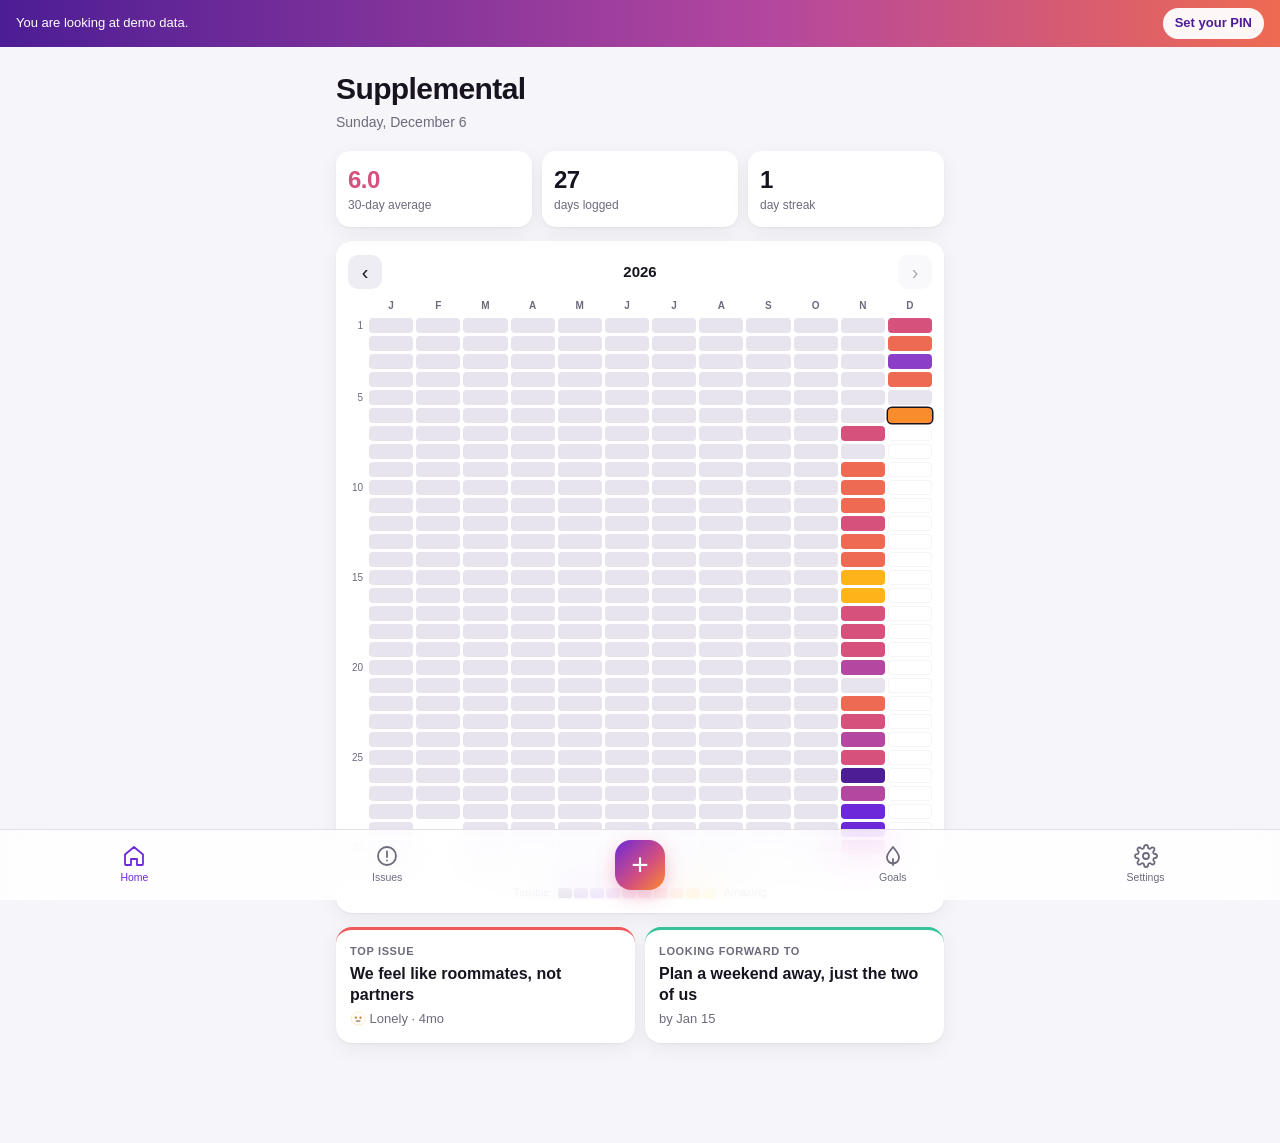
==== index.html @ 1d52c023 "Supplemental: encrypted journal PWA Heat-map home, daily log, ranked issues and goals with list and " ====
<!doctype html>
<html lang="en">
<head>
  <meta charset="utf-8">
  <meta name="viewport" content="width=device-width, initial-scale=1, viewport-fit=cover">
  <title>Supplemental</title>
  <meta name="description" content="A private, encrypted daily journal.">
  <meta name="theme-color" content="#f6f5f9" media="(prefers-color-scheme: light)">
  <meta name="theme-color" content="#0e0c14" media="(prefers-color-scheme: dark)">
  <meta name="apple-mobile-web-app-capable" content="yes">
  <meta name="mobile-web-app-capable" content="yes">
  <meta name="apple-mobile-web-app-title" content="Supplemental">
  <meta name="apple-mobile-web-app-status-bar-style" content="black-translucent">
  <meta name="format-detection" content="telephone=no">
  <meta http-equiv="Content-Security-Policy" content="default-src 'self'; script-src 'self' 'wasm-unsafe-eval'; style-src 'self' 'unsafe-inline'; img-src 'self' data: blob:; connect-src 'self'; object-src 'none'; base-uri 'none'; form-action 'none'">
  <meta name="referrer" content="no-referrer">
  <link rel="manifest" href="manifest.webmanifest">
  <link rel="icon" href="icons/icon.svg" type="image/svg+xml">
  <link rel="apple-touch-icon" href="icons/apple-touch-icon.png">
  <link rel="stylesheet" href="app.css">
  <script src="vendor/argon2.umd.min.js" defer></script>
  <script type="module" src="js/app.js"></script>
</head>
<body>
  <div id="app"></div>
  <noscript>Supplemental needs JavaScript to run.</noscript>
</body>
</html>
---- app.css ----
:root {
  --bg: #f6f5f9;
  --surface: #ffffff;
  --surface-2: #efedf4;
  --text: #17141f;
  --muted: #6e6a7c;
  --line: #e3e0ea;
  --accent: #6d28d9;
  --accent-ink: #ffffff;
  --success: #19a974;
  --danger: #e0454a;
  --empty-cell: #e7e4ee;
  --shadow: 0 1px 2px rgba(20, 10, 40, .05), 0 6px 20px rgba(20, 10, 40, .06);
  --radius: 16px;
  --safe-top: env(safe-area-inset-top, 0px);
  --safe-bottom: env(safe-area-inset-bottom, 0px);
  color-scheme: light dark;
}

@media (prefers-color-scheme: dark) {
  :root {
    --bg: #0e0c14;
    --surface: #18151f;
    --surface-2: #221e2b;
    --text: #f2f0f7;
    --muted: #9a95aa;
    --line: #2c2836;
    --accent: #8b5cf6;
    --empty-cell: #24202d;
    --shadow: 0 1px 2px rgba(0, 0, 0, .3), 0 8px 24px rgba(0, 0, 0, .25);
  }
}

* { box-sizing: border-box; -webkit-tap-highlight-color: transparent; }
html, body { margin: 0; background: var(--bg); color: var(--text); }
body {
  font: 16px/1.45 -apple-system, BlinkMacSystemFont, "SF Pro Text", "Inter", "Segoe UI", Roboto, sans-serif;
  -webkit-font-smoothing: antialiased;
  -webkit-text-size-adjust: 100%;
  min-height: 100dvh;
  overscroll-behavior-y: none;
}
body.sheet-open { overflow: hidden; }
button, input, textarea, select { font: inherit; color: inherit; }
button { cursor: pointer; }
a { color: inherit; text-decoration: none; }
h1, h2, h3 { margin: 0; letter-spacing: -0.02em; }
.muted { color: var(--muted); }
.small { font-size: 13px; }
.block { display: block; }
.center { text-align: center; }
.mono { font-family: ui-monospace, "SF Mono", Menlo, monospace; letter-spacing: .1em; }
.mt { margin-top: 16px; }
.hidden { display: none !important; }
.stack { display: flex; flex-direction: column; }
.row { display: flex; align-items: center; }
.gap-s { gap: 10px; }
.warn { color: var(--danger); }

/* Privacy blur for the app switcher */
body.privacy #app { filter: blur(24px); }

/* ---------- Lock screen ---------- */
.lock {
  min-height: 100dvh;
  display: flex; flex-direction: column; align-items: center; justify-content: center;
  padding: calc(var(--safe-top) + 24px) 24px calc(var(--safe-bottom) + 24px);
  gap: 28px;
}
.lock-head { text-align: center; }
.logo { width: 64px; height: 64px; display: block; margin: 0 auto 14px; }
.lock h1 { font-size: 26px; font-weight: 650; }
.lock-msg { margin: 6px 0 0; min-height: 22px; }
.link-btn { background: none; border: 0; padding: 6px 4px; color: var(--accent); font-size: 15px; }
.link-btn.strong { font-weight: 600; }

.pin-pad { width: 100%; max-width: 300px; margin: 0 auto; }
.pin-pad.busy .key { opacity: .5; }
.pin-dots { display: flex; justify-content: center; gap: 16px; margin-bottom: 28px; }
.pin-dot { width: 13px; height: 13px; border-radius: 50%; border: 1.5px solid var(--muted); transition: all .12s; }
.pin-dot.on { background: var(--text); border-color: var(--text); transform: scale(1.1); }
.pin-dots.shake { animation: shake .4s; }
@keyframes shake { 20%, 60% { transform: translateX(-10px); } 40%, 80% { transform: translateX(10px); } }
.keypad { display: grid; grid-template-columns: repeat(3, 1fr); gap: 14px 22px; justify-items: center; }
.key {
  width: 74px; height: 74px; border-radius: 50%; border: 0;
  background: var(--surface-2); font-size: 28px; font-weight: 400;
  display: grid; place-items: center; transition: background .1s, transform .1s;
}
.key:active { background: var(--line); transform: scale(.95); }
.key-icon { background: transparent; font-size: 24px; }
.key-slot { width: 74px; height: 74px; }
.faceid { color: var(--accent); }

/* ---------- Shell ---------- */
.shell { min-height: 100dvh; }
.view {
  padding: calc(var(--safe-top) + 14px) 16px calc(var(--safe-bottom) + 100px);
  max-width: 640px; margin: 0 auto;
}
.demo-banner {
  position: sticky; top: 0; z-index: 20;
  display: flex; align-items: center; justify-content: space-between; gap: 10px;
  padding: calc(var(--safe-top) + 8px) 16px 8px;
  background: linear-gradient(90deg, #4c1d95, #b4479f 60%, #ee6a52);
  color: #fff; font-size: 13px; font-weight: 500;
}
.demo-banner + .view { padding-top: 14px; }
.chip-btn { border: 0; border-radius: 999px; padding: 6px 12px; background: rgba(255, 255, 255, .95); color: #4c1d95; font-weight: 600; font-size: 13px; white-space: nowrap; }

.tabbar {
  position: fixed; left: 0; right: 0; bottom: 0; z-index: 30;
  display: grid; grid-template-columns: repeat(5, 1fr); align-items: center;
  padding: 6px 8px calc(var(--safe-bottom) + 6px);
  background: color-mix(in srgb, var(--surface) 82%, transparent);
  -webkit-backdrop-filter: saturate(180%) blur(20px); backdrop-filter: saturate(180%) blur(20px);
  border-top: 1px solid var(--line);
}
.tab { display: flex; flex-direction: column; align-items: center; gap: 2px; font-size: 10.5px; font-weight: 500; color: var(--muted); padding: 4px 0; }
.tab svg { width: 24px; height: 24px; }
.tab.active { color: var(--accent); }
.tab-new { justify-self: center; }
.tab-new .plus {
  width: 50px; height: 50px; border-radius: 16px; display: grid; place-items: center;
  font-size: 30px; font-weight: 300; line-height: 1; color: #fff;
  background: linear-gradient(135deg, #6d28d9, #d6517c 60%, #f98c2c);
  box-shadow: 0 6px 18px rgba(214, 81, 124, .35);
}
.tab-new.active .plus { box-shadow: 0 0 0 3px var(--bg), 0 0 0 5px #d6517c; }

.page-head { display: flex; align-items: flex-start; justify-content: space-between; gap: 12px; margin: 6px 0 18px; }
.page-head h1 { font-size: 30px; font-weight: 700; }
.page-head p { margin: 2px 0 0; font-size: 14px; }
.round-btn {
  flex: none; width: 40px; height: 40px; border-radius: 50%; border: 0;
  background: var(--accent); color: var(--accent-ink); font-size: 24px; line-height: 1; display: grid; place-items: center;
}
.icon-btn { width: 34px; height: 34px; border-radius: 10px; border: 0; background: var(--surface-2); font-size: 20px; line-height: 1; display: grid; place-items: center; }
.icon-btn:disabled { opacity: .35; }
.card { background: var(--surface); border-radius: var(--radius); padding: 16px; box-shadow: var(--shadow); margin-bottom: 14px; }
.section-label { font-size: 13px; font-weight: 600; text-transform: uppercase; letter-spacing: .06em; color: var(--muted); margin: 22px 4px 8px; }
.hint { color: var(--muted); font-size: 12.5px; text-align: center; margin: 10px 4px; }
.hint.left { text-align: left; }
.empty { text-align: center; color: var(--muted); padding: 28px 16px; border: 1.5px dashed var(--line); border-radius: var(--radius); }
.empty.small { padding: 16px 8px; font-size: 13px; }

/* ---------- Home ---------- */
.stats { display: grid; grid-template-columns: repeat(3, 1fr); gap: 10px; margin-bottom: 14px; }
.stat { background: var(--surface); border-radius: 14px; padding: 12px; box-shadow: var(--shadow); }
.stat-num { font-size: 24px; font-weight: 700; letter-spacing: -0.02em; }
.stat-label { font-size: 12px; color: var(--muted); }
.today-cta {
  display: flex; align-items: center; justify-content: space-between; gap: 12px;
  padding: 14px 16px; margin-bottom: 14px; border-radius: var(--radius);
  background: linear-gradient(120deg, rgba(109, 40, 217, .12), rgba(249, 140, 44, .14));
  border: 1px solid rgba(214, 81, 124, .25);
}
.today-plus { width: 36px; height: 36px; border-radius: 12px; display: grid; place-items: center; font-size: 24px; color: #fff; background: linear-gradient(135deg, #6d28d9, #f98c2c); }
.heat-card { padding: 14px 12px 12px; }
.heat-head { display: flex; align-items: center; justify-content: space-between; margin-bottom: 10px; }
.heat-title { font-weight: 600; font-size: 15px; }
.heat-grid { display: grid; grid-template-columns: 18px repeat(12, 1fr); gap: 3px; }
.hm-corner, .hm-month, .hm-day { font-size: 10px; color: var(--muted); display: grid; place-items: center; }
.hm-month { padding-bottom: 2px; font-weight: 600; }
.hm-day { justify-items: end; padding-right: 3px; }
.hm-cell { height: 15px; border: 0; padding: 0; border-radius: 4px; background: var(--empty-cell); transition: transform .1s; }
.hm-cell.none { background: transparent; }
.hm-cell.future { opacity: .35; background: transparent; box-shadow: inset 0 0 0 1px var(--line); }
.hm-cell.today { box-shadow: 0 0 0 1.5px var(--text); }
.hm-cell.hot { box-shadow: 0 0 8px rgba(255, 210, 60, .85); }
.hm-cell.filled:active { transform: scale(1.3); }
.legend { display: flex; align-items: center; justify-content: center; gap: 8px; margin-top: 12px; font-size: 11px; color: var(--muted); }
.legend-swatches { display: flex; gap: 2px; }
.legend-swatches i { width: 14px; height: 10px; border-radius: 3px; display: block; }
.home-pair { display: grid; grid-template-columns: 1fr 1fr; gap: 10px; }
.mini-card { background: var(--surface); border-radius: var(--radius); padding: 14px; box-shadow: var(--shadow); border-top: 3px solid #ef5a5a; min-width: 0; }
.mini-card.goal { border-top-color: #34c39a; }
.mini-kicker { font-size: 11px; font-weight: 600; text-transform: uppercase; letter-spacing: .06em; color: var(--muted); }
.mini-title { font-weight: 600; margin: 4px 0; line-height: 1.3; display: -webkit-box; -webkit-line-clamp: 3; -webkit-box-orient: vertical; overflow: hidden; }

/* ---------- Forms ---------- */
.field { display: block; margin-bottom: 18px; }
.field-label { display: block; font-size: 13px; font-weight: 600; color: var(--muted); margin-bottom: 6px; }
.field-row { display: flex; align-items: center; justify-content: space-between; }
.field-row .field-label { margin: 0; }
input[type=text], input[type=date], textarea, select {
  width: 100%; border: 1px solid var(--line); background: var(--surface); border-radius: 12px;
  padding: 12px 14px; font-size: 16px; outline: none; -webkit-appearance: none; appearance: none;
}
input[type=date] { min-height: 46px; }
textarea { resize: vertical; line-height: 1.45; }
input:focus, textarea:focus, select:focus { border-color: var(--accent); box-shadow: 0 0 0 3px color-mix(in srgb, var(--accent) 20%, transparent); }
input[type=range] { width: 100%; accent-color: var(--accent); }
.score-display { display: flex; align-items: baseline; gap: 10px; margin-bottom: 8px; }
.score-num { font-size: 44px; font-weight: 750; letter-spacing: -0.03em; line-height: 1; min-width: 34px; transition: color .15s; }
.score-word { font-size: 18px; font-weight: 600; }
.score-picker { display: grid; grid-template-columns: repeat(10, 1fr); gap: 5px; }
.score-sq {
  aspect-ratio: 1; border: 0; border-radius: 9px; background: var(--c); color: rgba(255, 255, 255, .92);
  font-size: 13px; font-weight: 700; opacity: .55; transition: transform .12s, opacity .12s, box-shadow .12s;
}
.score-sq:nth-child(n+9) { color: rgba(40, 20, 0, .7); }
.score-sq.on { opacity: 1; transform: scale(1.12); box-shadow: 0 0 0 2px var(--bg), 0 0 0 4px var(--c); }
.score-ends { display: flex; justify-content: space-between; margin-top: 6px; }
.form-actions { padding-top: 6px; }

.btn {
  border: 0; border-radius: 14px; padding: 14px 18px; font-weight: 600; font-size: 16px;
  background: var(--surface-2); text-align: center; transition: transform .1s, opacity .1s;
}
.btn:active { transform: scale(.98); }
.btn.block { width: 100%; }
.btn.primary { background: var(--accent); color: var(--accent-ink); }
.btn.success { background: var(--success); color: #fff; }
.btn.danger { background: var(--danger); color: #fff; }
.btn.danger-ghost { background: transparent; color: var(--danger); box-shadow: inset 0 0 0 1.5px color-mix(in srgb, var(--danger) 45%, transparent); }
.btn.ghost { background: transparent; color: var(--muted); }

.chips { display: flex; flex-wrap: wrap; gap: 6px; }
.chip { border: 1px solid var(--line); background: var(--surface); border-radius: 999px; padding: 7px 12px; font-size: 14px; }
.chip.on { background: var(--accent); border-color: var(--accent); color: #fff; }
.segmented { display: inline-flex; background: var(--surface-2); border-radius: 11px; padding: 3px; gap: 2px; }
.segmented button { border: 0; background: transparent; border-radius: 9px; padding: 7px 12px; font-size: 14px; font-weight: 500; color: var(--muted); }
.segmented button.on { background: var(--surface); color: var(--text); box-shadow: 0 1px 3px rgba(0, 0, 0, .12); }
.segmented.wide { display: flex; width: 100%; margin-bottom: 16px; }
.segmented.wide button { flex: 1; padding: 8px 6px; font-size: 13px; }

/* ---------- Snapshots (issues/goals on a day) ---------- */
.snap-list { list-style: none; margin: 0; padding: 0; display: flex; flex-direction: column; gap: 6px; }
.snap { display: flex; align-items: center; gap: 10px; background: var(--surface-2); border-radius: 12px; padding: 9px 12px; }
.snap-rank { font-weight: 700; font-size: 14px; min-width: 30px; color: #ef5a5a; }
.snap.goal .snap-rank { color: #34c39a; }
.snap-rank small { color: var(--muted); font-weight: 500; font-size: 11px; }
.snap-title { flex: 1; font-size: 14.5px; line-height: 1.3; }
.snap-meta { white-space: nowrap; font-size: 15px; }
.snap-meta small { color: var(--muted); font-size: 12px; }

/* ---------- Day detail ---------- */
.day-nav { display: flex; align-items: center; justify-content: space-between; gap: 8px; margin-bottom: 16px; }
.day-nav .sheet-title { font-size: 18px; margin: 0; text-align: center; flex: 1; }
.day-score { display: flex; align-items: center; gap: 14px; margin-bottom: 14px; }
.day-score-sq { width: 64px; height: 64px; border-radius: 18px; background: var(--c); display: grid; place-items: center; color: #fff; font-size: 30px; font-weight: 750; }
.day-score-sq.hot { color: #5a3200; box-shadow: 0 0 22px rgba(255, 210, 60, .7); }
.day-score-word { font-size: 22px; font-weight: 700; }
.day-note { white-space: normal; font-size: 16px; line-height: 1.55; margin: 0 0 14px; }
.thankful { background: color-mix(in srgb, #34c39a 12%, transparent); border-radius: 12px; padding: 10px 12px; font-size: 15px; }
.thankful span { display: block; font-size: 11px; font-weight: 600; text-transform: uppercase; letter-spacing: .06em; color: #1f9c78; margin-bottom: 2px; }

/* ---------- Issues & goals ---------- */
.toolbar { display: flex; gap: 8px; flex-wrap: wrap; margin-bottom: 14px; }
.item-list { display: flex; flex-direction: column; gap: 10px; position: relative; }
.item-card {
  position: relative; display: flex; align-items: stretch; gap: 4px;
  background: var(--surface); border-radius: 14px; box-shadow: var(--shadow);
  border-left: 4px solid var(--accent); padding: 12px 12px 12px 6px;
  transition: transform .2s ease, opacity .3s, box-shadow .2s;
  touch-action: pan-y;
}
.is-dragging .item-card { transition: transform .18s ease; }
.item-card.dragging { transition: none; z-index: 5; box-shadow: 0 14px 34px rgba(20, 10, 40, .25); }
.item-card.done { opacity: .7; }
.item-card.completing { animation: complete .65s ease forwards; }
@keyframes complete {
  0% { transform: scale(1); }
  30% { transform: scale(1.04); box-shadow: 0 0 0 3px var(--success); }
  100% { transform: translateX(110%) scale(.9); opacity: 0; }
}
.drag-handle {
  flex: none; width: 26px; display: flex; flex-direction: column; align-items: center; justify-content: center; gap: 3px;
  touch-action: none; cursor: grab; color: var(--muted);
}
.drag-handle span { width: 14px; height: 2px; border-radius: 2px; background: currentColor; opacity: .6; }
.item-main { flex: 1; min-width: 0; padding-left: 6px; }
.item-top { display: flex; align-items: center; gap: 6px; flex-wrap: wrap; margin-bottom: 4px; }
.item-rank { font-weight: 750; font-size: 13px; color: var(--text); }
.tag { font-size: 11.5px; font-weight: 600; padding: 2px 8px; border-radius: 999px; background: var(--surface-2); color: var(--muted); }
.status-pill { font-size: 11.5px; font-weight: 600; padding: 2px 8px; border-radius: 999px; }
.s-noticed, .s-planned { background: rgba(124, 156, 191, .18); color: #557797; }
.s-working, .s-doing { background: rgba(242, 163, 58, .18); color: #b56d0d; }
.s-resolved, .s-done { background: rgba(25, 169, 116, .16); color: #138a5e; }
.status-dot { width: 9px; height: 9px; border-radius: 50%; display: inline-block; }
.status-dot.s-noticed, .status-dot.s-planned { background: #7c9cbf; }
.status-dot.s-working, .status-dot.s-doing { background: #f2a33a; }
.status-dot.s-resolved, .status-dot.s-done { background: #19a974; }
.item-title { font-weight: 600; font-size: 16px; line-height: 1.3; }
.item-meta { display: flex; flex-wrap: wrap; gap: 4px 12px; margin-top: 6px; font-size: 13px; }
.item-meta .age { display: inline-flex; align-items: center; gap: 4px; color: var(--muted); margin-left: auto; }
.ellipsis { overflow: hidden; text-overflow: ellipsis; white-space: nowrap; max-width: 100%; }
.age-bar { height: 3px; border-radius: 3px; background: var(--surface-2); margin-top: 8px; overflow: hidden; }
.age-bar i { display: block; height: 100%; border-radius: 3px; background: linear-gradient(90deg, #7c9cbf, #f2a33a, #ef5a5a); }
.check-btn {
  flex: none; align-self: center; width: 30px; height: 30px; margin-left: 6px; border-radius: 50%;
  border: 2px solid var(--line); background: transparent; position: relative;
}
.check-btn::after { content: "✓"; position: absolute; inset: 0; display: grid; place-items: center; font-size: 15px; color: var(--success); opacity: 0; transition: opacity .1s; }
.check-btn:active { border-color: var(--success); }
.check-btn:active::after { opacity: 1; }
.done-mark { align-self: center; color: var(--success); font-weight: 700; padding: 0 6px; }
.advance-btn { margin-top: 10px; border: 0; background: var(--surface-2); border-radius: 9px; padding: 6px 10px; font-size: 12.5px; font-weight: 600; color: var(--muted); }

.board {
  display: grid; grid-auto-flow: column; grid-auto-columns: 82%; gap: 12px;
  overflow-x: auto; scroll-snap-type: x mandatory; margin: 0 -16px; padding: 0 16px 6px;
  scrollbar-width: none;
}
.board::-webkit-scrollbar { display: none; }
@media (min-width: 700px) { .board { grid-auto-columns: 1fr; } }
.board-col { scroll-snap-align: start; background: var(--surface-2); border-radius: var(--radius); padding: 10px; min-height: 200px; }
.board-head { display: flex; align-items: center; gap: 8px; font-size: 14px; font-weight: 650; margin: 2px 4px 10px; }
.board-head .count { margin-left: auto; font-size: 12px; color: var(--muted); font-weight: 600; }
.board-cards { display: flex; flex-direction: column; gap: 8px; }
.board .item-card { padding-left: 10px; }

/* ---------- Editor ---------- */
.editor-head { display: flex; align-items: center; justify-content: space-between; margin-bottom: 6px; }
.title-input { font-size: 20px !important; font-weight: 650; border: 0 !important; padding: 4px 0 12px !important; background: transparent !important; box-shadow: none !important; resize: none; }
.editor-grid { display: grid; grid-template-columns: 1fr 1fr; gap: 0 12px; }
.rank-row { display: flex; align-items: center; gap: 10px; }
.rank-row select { width: 80px; text-align: center; font-weight: 700; }
.intensity-val { float: right; color: var(--text); }
.reflect { background: var(--surface-2); border-radius: var(--radius); padding: 4px 14px; margin-top: 6px; }
.reflect summary { list-style: none; padding: 12px 0; font-weight: 650; display: flex; justify-content: space-between; align-items: center; cursor: pointer; }
.reflect summary::-webkit-details-marker { display: none; }
.reflect[open] summary { margin-bottom: 4px; }
.reflect textarea { background: var(--surface); }

/* ---------- Settings ---------- */
.callout { background: linear-gradient(120deg, rgba(109, 40, 217, .1), rgba(249, 140, 44, .12)); }
.callout p { margin-top: 0; }
.list-card { padding: 0; overflow: hidden; }
.row-btn {
  width: 100%; display: flex; align-items: center; justify-content: space-between; gap: 12px;
  padding: 14px 16px; border: 0; background: transparent; text-align: left; font-size: 16px;
  border-bottom: 1px solid var(--line); cursor: pointer;
}
.list-card > :last-child { border-bottom: 0; }
.row-btn:disabled, .row-btn.disabled { opacity: .45; pointer-events: none; }
.chev { color: var(--muted); font-size: 22px; line-height: 1; }
.switch { position: relative; flex: none; width: 51px; height: 31px; }
.switch input { opacity: 0; width: 0; height: 0; }
.switch i { position: absolute; inset: 0; background: var(--line); border-radius: 999px; transition: background .2s; }
.switch i::after { content: ""; position: absolute; left: 2px; top: 2px; width: 27px; height: 27px; border-radius: 50%; background: #fff; box-shadow: 0 2px 4px rgba(0, 0, 0, .2); transition: transform .2s; }
.switch input:checked + i { background: var(--success); }
.switch input:checked + i::after { transform: translateX(20px); }
.attempts { list-style: none; padding: 0; margin: 8px 0; }
.attempts li { display: flex; align-items: center; gap: 10px; padding: 7px 0; border-bottom: 1px solid var(--line); font-size: 14px; }
.attempts li:last-child { border-bottom: 0; }
.attempts time { margin-left: auto; font-size: 12.5px; white-space: nowrap; }
.dot { width: 8px; height: 8px; border-radius: 50%; flex: none; }
.dot.ok { background: var(--success); }
.dot.bad { background: var(--danger); }
.collapse { border-bottom: 1px solid var(--line); }
.collapse summary { list-style: none; padding: 14px 16px; font-size: 16px; display: flex; justify-content: space-between; cursor: pointer; }
.collapse summary::-webkit-details-marker { display: none; }
.collapse summary::after { content: "›"; color: var(--muted); font-size: 22px; line-height: 1; transition: transform .2s; }
.collapse[open] summary::after { transform: rotate(90deg); }
.collapse > :not(summary) { padding: 0 16px 14px; margin: 0; }
.steps { padding-left: 36px !important; }
.steps li { margin-bottom: 8px; }
.prose p { margin: 0 0 10px; }

/* ---------- Sheet ---------- */
.sheet-wrap { position: fixed; inset: 0; z-index: 100; }
.sheet-backdrop { position: absolute; inset: 0; background: rgba(10, 5, 20, .45); opacity: 0; transition: opacity .25s; }
.sheet {
  position: absolute; left: 0; right: 0; bottom: 0; max-height: 88dvh; overflow-y: auto; -webkit-overflow-scrolling: touch;
  background: var(--bg); border-radius: 22px 22px 0 0;
  padding: 8px 18px calc(var(--safe-bottom) + 20px);
  transform: translateY(100%); transition: transform .28s cubic-bezier(.2, .9, .3, 1);
  max-width: 640px; margin: 0 auto; overscroll-behavior: contain;
}
.sheet.tall { height: 92dvh; max-height: 92dvh; }
.sheet-wrap.show .sheet { transform: translateY(0); }
.sheet-wrap.show .sheet-backdrop { opacity: 1; }
.sheet-grabber { width: 38px; height: 5px; border-radius: 3px; background: var(--line); margin: 0 auto 12px; }
.sheet-title { font-size: 20px; font-weight: 700; margin-bottom: 8px; }
.sheet .pin-pad { margin: 22px auto; }

/* ---------- Toast & celebration ---------- */
.toast {
  position: fixed; left: 50%; bottom: calc(var(--safe-bottom) + 90px); z-index: 200;
  transform: translate(-50%, 20px); opacity: 0; transition: all .25s;
  background: var(--text); color: var(--bg); padding: 10px 16px; border-radius: 12px; font-size: 14px; font-weight: 500;
  max-width: calc(100% - 32px); text-align: center;
}
.toast.show { transform: translate(-50%, 0); opacity: 1; }
.confetti { position: fixed; inset: 0; width: 100%; height: 100%; pointer-events: none; z-index: 300; }
.celebrate-badge {
  position: fixed; left: 50%; top: 42%; z-index: 301; pointer-events: none;
  transform: translate(-50%, -50%) scale(.6); opacity: 0; transition: all .35s cubic-bezier(.2, 1.4, .4, 1);
  background: var(--surface); color: var(--text); border-radius: 22px; padding: 20px 26px; text-align: center;
  font-weight: 700; font-size: 18px; box-shadow: 0 20px 50px rgba(0, 0, 0, .3);
}
.celebrate-badge.show { transform: translate(-50%, -50%) scale(1); opacity: 1; }
.celebrate-check { width: 54px; height: 54px; border-radius: 50%; margin: 0 auto 10px; display: grid; place-items: center; font-size: 28px; color: #fff; background: linear-gradient(135deg, #19a974, #34c39a); }

@media (prefers-reduced-motion: reduce) {
  *, *::before, *::after { animation-duration: .01ms !important; transition-duration: .01ms !important; }
}
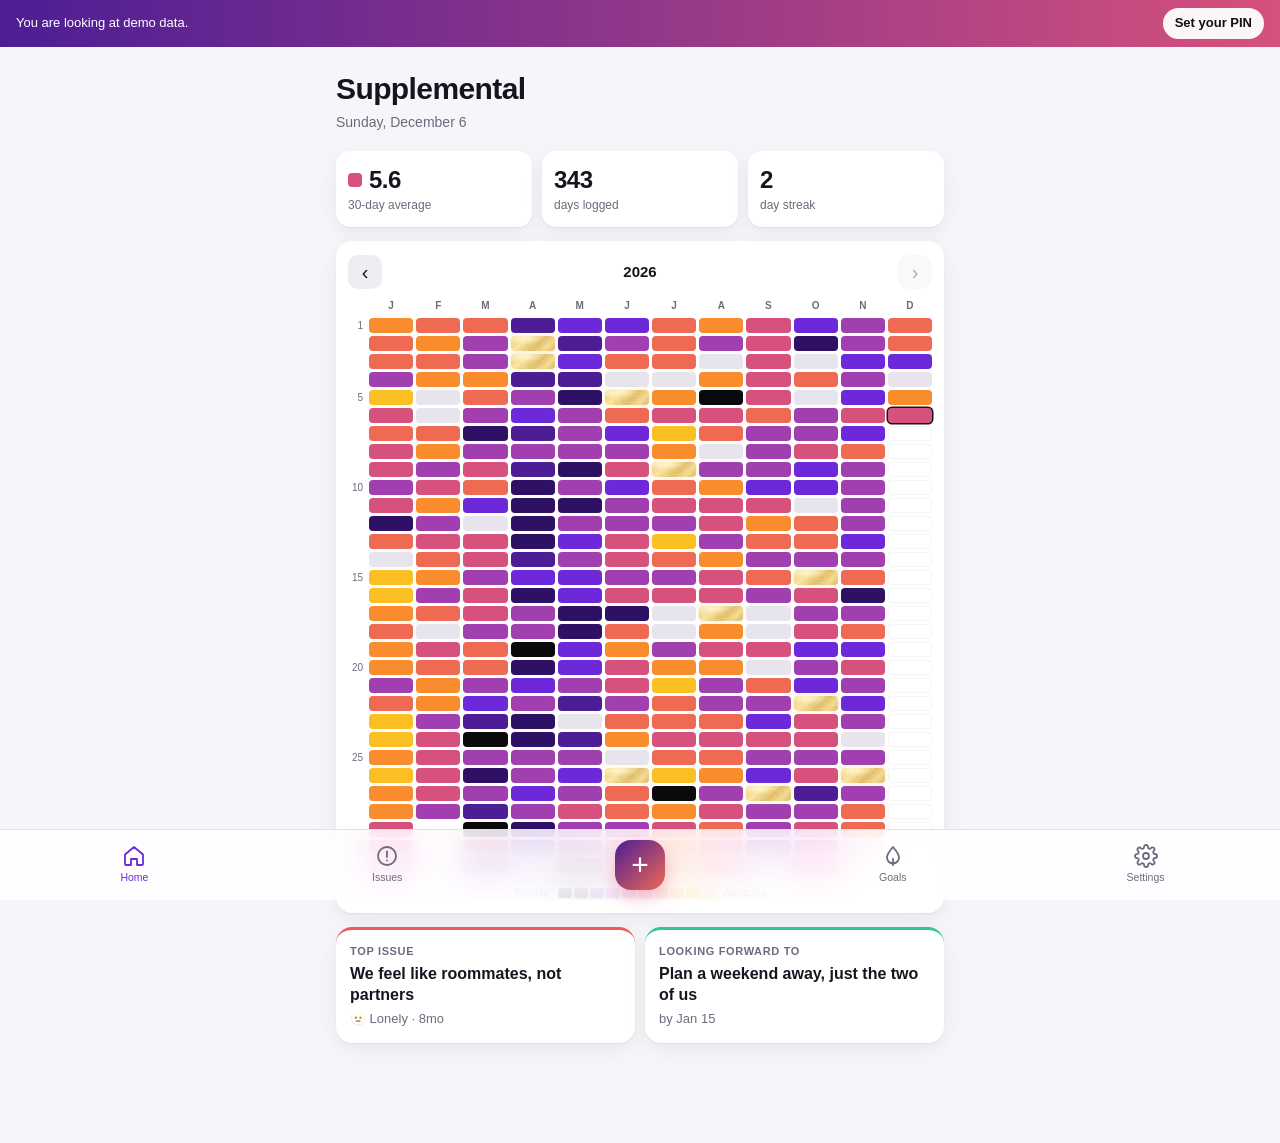
==== commit 8c3d64de: "Stop double-tap zoom on quick repeated taps touch-action: manipulation on interactive elements so en" ====
--- a/index.html
+++ b/index.html
@@ -2,7 +2,7 @@
 <html lang="en">
 <head>
   <meta charset="utf-8">
-  <meta name="viewport" content="width=device-width, initial-scale=1, viewport-fit=cover">
+  <meta name="viewport" content="width=device-width, initial-scale=1, maximum-scale=1, viewport-fit=cover">
   <title>Supplemental</title>
   <meta name="description" content="A private, encrypted daily journal.">
   <meta name="theme-color" content="#f6f5f9" media="(prefers-color-scheme: light)">
--- a/app.css
+++ b/app.css
@@ -10,6 +10,8 @@
   --success: #19a974;
   --danger: #e0454a;
   --empty-cell: #e7e4ee;
+  --s1: #0a0a0c; --s2: #2e1065; --s3: #4c1d95; --s4: #6d28d9; --s5: #a23fb0;
+  --s6: #d6517c; --s7: #ee6a52; --s8: #f98c2c; --s9: #fbbf24; --s10: #f2d683;
   --shadow: 0 1px 2px rgba(20, 10, 40, .05), 0 6px 20px rgba(20, 10, 40, .06);
   --radius: 16px;
   --safe-top: env(safe-area-inset-top, 0px);
@@ -33,6 +35,9 @@
 
 * { box-sizing: border-box; -webkit-tap-highlight-color: transparent; }
 html, body { margin: 0; background: var(--bg); color: var(--text); }
+/* No double-tap zoom: quick repeated taps (like 11 on the keypad) stay taps. */
+html, body, button, a, input, textarea, select, label { touch-action: manipulation; }
+.key { user-select: none; -webkit-user-select: none; -webkit-touch-callout: none; }
 body {
   font: 16px/1.45 -apple-system, BlinkMacSystemFont, "SF Pro Text", "Inter", "Segoe UI", Roboto, sans-serif;
   -webkit-font-smoothing: antialiased;
@@ -40,7 +45,7 @@
   min-height: 100dvh;
   overscroll-behavior-y: none;
 }
-body.sheet-open { overflow: hidden; }
+body.sheet-open { overflow: hidden; position: fixed; left: 0; right: 0; }
 button, input, textarea, select { font: inherit; color: inherit; }
 button { cursor: pointer; }
 a { color: inherit; text-decoration: none; }
@@ -102,11 +107,11 @@
   position: sticky; top: 0; z-index: 20;
   display: flex; align-items: center; justify-content: space-between; gap: 10px;
   padding: calc(var(--safe-top) + 8px) 16px 8px;
-  background: linear-gradient(90deg, #4c1d95, #b4479f 60%, #ee6a52);
+  background: linear-gradient(90deg, var(--s3), var(--s6));
   color: #fff; font-size: 13px; font-weight: 500;
 }
 .demo-banner + .view { padding-top: 14px; }
-.chip-btn { border: 0; border-radius: 999px; padding: 6px 12px; background: rgba(255, 255, 255, .95); color: #4c1d95; font-weight: 600; font-size: 13px; white-space: nowrap; }
+.chip-btn { border: 0; border-radius: 999px; padding: 6px 12px; background: rgba(255, 255, 255, .95); color: #111; font-weight: 600; font-size: 13px; white-space: nowrap; }
 
 .tabbar {
   position: fixed; left: 0; right: 0; bottom: 0; z-index: 30;
@@ -123,10 +128,10 @@
 .tab-new .plus {
   width: 50px; height: 50px; border-radius: 16px; display: grid; place-items: center;
   font-size: 30px; font-weight: 300; line-height: 1; color: #fff;
-  background: linear-gradient(135deg, #6d28d9, #d6517c 60%, #f98c2c);
-  box-shadow: 0 6px 18px rgba(214, 81, 124, .35);
-}
-.tab-new.active .plus { box-shadow: 0 0 0 3px var(--bg), 0 0 0 5px #d6517c; }
+  background: linear-gradient(135deg, var(--s3), var(--s7));
+  box-shadow: 0 6px 18px color-mix(in srgb, var(--s6) 40%, transparent);
+}
+.tab-new.active .plus { box-shadow: 0 0 0 3px var(--bg), 0 0 0 5px var(--s6); }
 
 .page-head { display: flex; align-items: flex-start; justify-content: space-between; gap: 12px; margin: 6px 0 18px; }
 .page-head h1 { font-size: 30px; font-weight: 700; }
@@ -152,10 +157,10 @@
 .today-cta {
   display: flex; align-items: center; justify-content: space-between; gap: 12px;
   padding: 14px 16px; margin-bottom: 14px; border-radius: var(--radius);
-  background: linear-gradient(120deg, rgba(109, 40, 217, .12), rgba(249, 140, 44, .14));
-  border: 1px solid rgba(214, 81, 124, .25);
-}
-.today-plus { width: 36px; height: 36px; border-radius: 12px; display: grid; place-items: center; font-size: 24px; color: #fff; background: linear-gradient(135deg, #6d28d9, #f98c2c); }
+  background: linear-gradient(120deg, color-mix(in srgb, var(--s4) 14%, transparent), color-mix(in srgb, var(--s8) 16%, transparent));
+  border: 1px solid color-mix(in srgb, var(--s6) 30%, transparent);
+}
+.today-plus { width: 36px; height: 36px; border-radius: 12px; display: grid; place-items: center; font-size: 24px; color: #fff; background: linear-gradient(135deg, var(--s3), var(--s7)); }
 .heat-card { padding: 14px 12px 12px; }
 .heat-head { display: flex; align-items: center; justify-content: space-between; margin-bottom: 10px; }
 .heat-title { font-weight: 600; font-size: 15px; }
@@ -167,7 +172,7 @@
 .hm-cell.none { background: transparent; }
 .hm-cell.future { opacity: .35; background: transparent; box-shadow: inset 0 0 0 1px var(--line); }
 .hm-cell.today { box-shadow: 0 0 0 1.5px var(--text); }
-.hm-cell.hot { box-shadow: 0 0 8px rgba(255, 210, 60, .85); }
+
 .hm-cell.filled:active { transform: scale(1.3); }
 .legend { display: flex; align-items: center; justify-content: center; gap: 8px; margin-top: 12px; font-size: 11px; color: var(--muted); }
 .legend-swatches { display: flex; gap: 2px; }
@@ -192,14 +197,18 @@
 input:focus, textarea:focus, select:focus { border-color: var(--accent); box-shadow: 0 0 0 3px color-mix(in srgb, var(--accent) 20%, transparent); }
 input[type=range] { width: 100%; accent-color: var(--accent); }
 .score-display { display: flex; align-items: baseline; gap: 10px; margin-bottom: 8px; }
-.score-num { font-size: 44px; font-weight: 750; letter-spacing: -0.03em; line-height: 1; min-width: 34px; transition: color .15s; }
+.score-tile {
+  width: 52px; height: 52px; border-radius: 15px; display: grid; place-items: center;
+  font-size: 26px; font-weight: 750; background: var(--surface-2); color: var(--muted); transition: background .15s;
+}
+.score-tile.set { background: var(--c); color: #fff; }
 .score-word { font-size: 18px; font-weight: 600; }
 .score-picker { display: grid; grid-template-columns: repeat(10, 1fr); gap: 5px; }
 .score-sq {
   aspect-ratio: 1; border: 0; border-radius: 9px; background: var(--c); color: rgba(255, 255, 255, .92);
   font-size: 13px; font-weight: 700; opacity: .55; transition: transform .12s, opacity .12s, box-shadow .12s;
 }
-.score-sq:nth-child(n+9) { color: rgba(40, 20, 0, .7); }
+.ink-dark { color: rgba(30, 22, 0, .78) !important; }
 .score-sq.on { opacity: 1; transform: scale(1.12); box-shadow: 0 0 0 2px var(--bg), 0 0 0 4px var(--c); }
 .score-ends { display: flex; justify-content: space-between; margin-top: 6px; }
 .form-actions { padding-top: 6px; }
@@ -240,7 +249,7 @@
 .day-nav .sheet-title { font-size: 18px; margin: 0; text-align: center; flex: 1; }
 .day-score { display: flex; align-items: center; gap: 14px; margin-bottom: 14px; }
 .day-score-sq { width: 64px; height: 64px; border-radius: 18px; background: var(--c); display: grid; place-items: center; color: #fff; font-size: 30px; font-weight: 750; }
-.day-score-sq.hot { color: #5a3200; box-shadow: 0 0 22px rgba(255, 210, 60, .7); }
+
 .day-score-word { font-size: 22px; font-weight: 700; }
 .day-note { white-space: normal; font-size: 16px; line-height: 1.55; margin: 0 0 14px; }
 .thankful { background: color-mix(in srgb, #34c39a 12%, transparent); border-radius: 12px; padding: 10px 12px; font-size: 15px; }
@@ -325,7 +334,7 @@
 .reflect textarea { background: var(--surface); }
 
 /* ---------- Settings ---------- */
-.callout { background: linear-gradient(120deg, rgba(109, 40, 217, .1), rgba(249, 140, 44, .12)); }
+.callout { background: linear-gradient(120deg, color-mix(in srgb, var(--s4) 12%, var(--surface)), color-mix(in srgb, var(--s8) 14%, var(--surface))); }
 .callout p { margin-top: 0; }
 .list-card { padding: 0; overflow: hidden; }
 .row-btn {
@@ -360,16 +369,24 @@
 .prose p { margin: 0 0 10px; }
 
 /* ---------- Sheet ---------- */
-.sheet-wrap { position: fixed; inset: 0; z-index: 100; }
+/* The wrap tracks the visual viewport, so the on-screen keyboard never pushes the
+   top of a sheet out of reach. Only the body scrolls; the grabber and X stay put. */
+.sheet-wrap { position: fixed; left: 0; right: 0; top: var(--vv-top, 0px); height: var(--vv-h, 100dvh); z-index: 100; }
 .sheet-backdrop { position: absolute; inset: 0; background: rgba(10, 5, 20, .45); opacity: 0; transition: opacity .25s; }
 .sheet {
-  position: absolute; left: 0; right: 0; bottom: 0; max-height: 88dvh; overflow-y: auto; -webkit-overflow-scrolling: touch;
+  position: absolute; left: 0; right: 0; bottom: 0; max-height: calc(var(--vv-h, 100dvh) * .9);
+  display: flex; flex-direction: column; overflow: hidden;
   background: var(--bg); border-radius: 22px 22px 0 0;
-  padding: 8px 18px calc(var(--safe-bottom) + 20px);
   transform: translateY(100%); transition: transform .28s cubic-bezier(.2, .9, .3, 1);
-  max-width: 640px; margin: 0 auto; overscroll-behavior: contain;
-}
-.sheet.tall { height: 92dvh; max-height: 92dvh; }
+  max-width: 640px; margin: 0 auto;
+}
+.sheet .sheet-grabber { flex: none; margin-top: 8px; }
+.sheet-body {
+  flex: 0 1 auto; min-height: 0; overflow-y: auto; -webkit-overflow-scrolling: touch; overscroll-behavior: contain;
+  padding: 0 18px calc(var(--safe-bottom) + 20px);
+}
+.sheet.tall { height: calc(var(--vv-h, 100dvh) * .92); max-height: calc(var(--vv-h, 100dvh) * .92); }
+.sheet.tall .sheet-body { flex: 1 1 auto; }
 .sheet-wrap.show .sheet { transform: translateY(0); }
 .sheet-wrap.show .sheet-backdrop { opacity: 1; }
 .sheet-grabber { width: 38px; height: 5px; border-radius: 3px; background: var(--line); margin: 0 auto 12px; }
@@ -395,5 +412,86 @@
 .celebrate-check { width: 54px; height: 54px; border-radius: 50%; margin: 0 auto 10px; display: grid; place-items: center; font-size: 28px; color: #fff; background: linear-gradient(135deg, #19a974, #34c39a); }
 
 @media (prefers-reduced-motion: reduce) {
-  *, *::before, *::after { animation-duration: .01ms !important; transition-duration: .01ms !important; }
-}
+  *:not(.gold), *:not(.gold)::before, *:not(.gold)::after { animation-duration: .01ms !important; transition-duration: .01ms !important; }
+
+}
+
+/* ---------- Round two: score ends, sheet close, keypad ok, themes ---------- */
+.gold {
+  /* Gold leaf: a metallic gradient with a fine grain, plus two twinkling sparkles. */
+  position: relative; overflow: hidden;
+  background:
+    url("data:image/svg+xml,%3Csvg xmlns='http://www.w3.org/2000/svg' width='60' height='60'%3E%3Cfilter id='n'%3E%3CfeTurbulence type='fractalNoise' baseFrequency='1.4' numOctaves='2' stitchTiles='stitch'/%3E%3CfeColorMatrix values='0 0 0 0 1 0 0 0 0 0.93 0 0 0 0 0.7 0 0 0 0.55 0'/%3E%3C/filter%3E%3Crect width='60' height='60' filter='url(%23n)'/%3E%3C/svg%3E"),
+    radial-gradient(120% 90% at 25% 15%, #fff4c9 0%, rgba(255, 244, 201, 0) 45%),
+    linear-gradient(135deg, #e7c05c 0%, #f6dc8c 30%, #d6a943 60%, #f1d07a 80%, #c99a35 100%) !important;
+  background-size: 60px 60px, 100% 100%, 100% 100% !important;
+  box-shadow: 0 0 5px rgba(242, 214, 131, .45);
+}
+.gold::before, .gold::after {
+  content: ""; position: absolute; height: 60%; max-height: 12px; aspect-ratio: 1; pointer-events: none;
+  background: #fff;
+  clip-path: polygon(50% 0, 58% 42%, 100% 50%, 58% 58%, 50% 100%, 42% 58%, 0 50%, 42% 42%);
+  filter: drop-shadow(0 0 2px #fff);
+  opacity: 0;
+  animation: sparkle 2.3s ease-in-out infinite;
+}
+/* Different lengths so the two sparkles drift in and out of step. */
+.gold::before { top: 8%; left: 18%; animation-delay: var(--d, 0s); }
+.gold::after { bottom: 10%; right: 16%; animation-duration: 3.1s; animation-delay: calc(var(--d, 0s) + 1.1s); }
+@keyframes sparkle {
+  0%, 45%, 100% { opacity: 0; transform: scale(.2) rotate(0deg); }
+  62% { opacity: 1; transform: scale(1) rotate(45deg); }
+  82% { opacity: 0; transform: scale(.3) rotate(90deg); }
+}
+/* Big tiles (a day's score) also get a pulsing glow. */
+.gold.big { animation: gold-glow 3s ease-in-out infinite; }
+.gold.big::before, .gold.big::after { max-height: 18px; height: 28%; }
+@keyframes gold-glow {
+  0%, 100% { box-shadow: 0 0 6px rgba(242, 214, 131, .45); }
+  50% { box-shadow: 0 0 18px 2px rgba(255, 224, 140, .9); }
+}
+:root[data-scheme="dark"] .black { box-shadow: inset 0 0 0 1px rgba(255, 255, 255, .16); }
+.stat-sw { display: inline-block; width: 14px; height: 14px; border-radius: 4px; margin-right: 7px; vertical-align: 1px; }
+
+.sheet-x {
+  position: absolute; top: 12px; right: 14px; z-index: 2;
+  width: 32px; height: 32px; border-radius: 50%; border: 0;
+  background: var(--surface-2); color: var(--muted); display: grid; place-items: center;
+}
+.sheet-x:active { transform: scale(.92); }
+.sheet-body { padding-top: 22px; }
+.sheet-body > .sheet-title:first-child, .day-nav, .editor-head { padding-right: 40px; }
+.sheet-body > .sheet-title.center:first-child { padding: 0 40px; }
+
+.key-ok { background: transparent; color: var(--muted); font-size: 26px; opacity: .35; transition: opacity .15s, background .15s, color .15s; }
+.key-ok.ready { opacity: 1; background: var(--accent); color: var(--accent-ink); }
+.pin-dots { min-height: 15px; }
+.lock-links { display: flex; flex-direction: column; align-items: center; gap: 2px; }
+.link-btn.faceid { display: inline-flex; align-items: center; gap: 8px; font-weight: 600; }
+.link-btn.faceid svg { width: 22px; height: 22px; }
+.muted-link { color: var(--muted); font-size: 14px; }
+
+.theme-grid { display: grid; gap: 10px; }
+.theme-opt {
+  text-align: left; border: 1.5px solid var(--line); background: var(--surface); border-radius: 14px; padding: 12px 14px;
+  display: flex; flex-direction: column; gap: 8px;
+}
+.theme-opt.on { border-color: var(--accent); box-shadow: 0 0 0 3px color-mix(in srgb, var(--accent) 18%, transparent); }
+.theme-opt-head { display: flex; align-items: center; justify-content: space-between; font-weight: 650; }
+.theme-strip { display: grid; grid-template-columns: repeat(10, 1fr); gap: 3px; }
+.theme-strip i { height: 16px; border-radius: 4px; display: block; }
+.theme-check { width: 20px; height: 20px; border-radius: 50%; background: var(--accent); color: var(--accent-ink); font-size: 12px; display: grid; place-items: center; }
+
+.celebrate-pop {
+  position: fixed; z-index: 301; pointer-events: none; transform: translate(-50%, -50%) scale(.7); opacity: 0;
+  background: var(--success); color: #fff; font-weight: 700; font-size: 14px; padding: 6px 12px; border-radius: 999px;
+  transition: transform .3s cubic-bezier(.2, 1.4, .4, 1), opacity .3s; white-space: nowrap;
+}
+.celebrate-pop.show { transform: translate(-50%, -160%) scale(1); opacity: 1; }
+
+/* Board drag and drop */
+.drag-ghost { position: fixed; z-index: 250; pointer-events: none; margin: 0; transform: rotate(2deg) scale(1.03); box-shadow: 0 18px 40px rgba(20, 10, 40, .3); opacity: .96; }
+.drag-source { opacity: .25; }
+.drop-slot { height: 6px; border-radius: 3px; background: var(--accent); margin: -2px 4px; }
+.board-col.drop-target { box-shadow: inset 0 0 0 2px var(--accent); }
+.board .drag-handle { margin-left: -4px; }
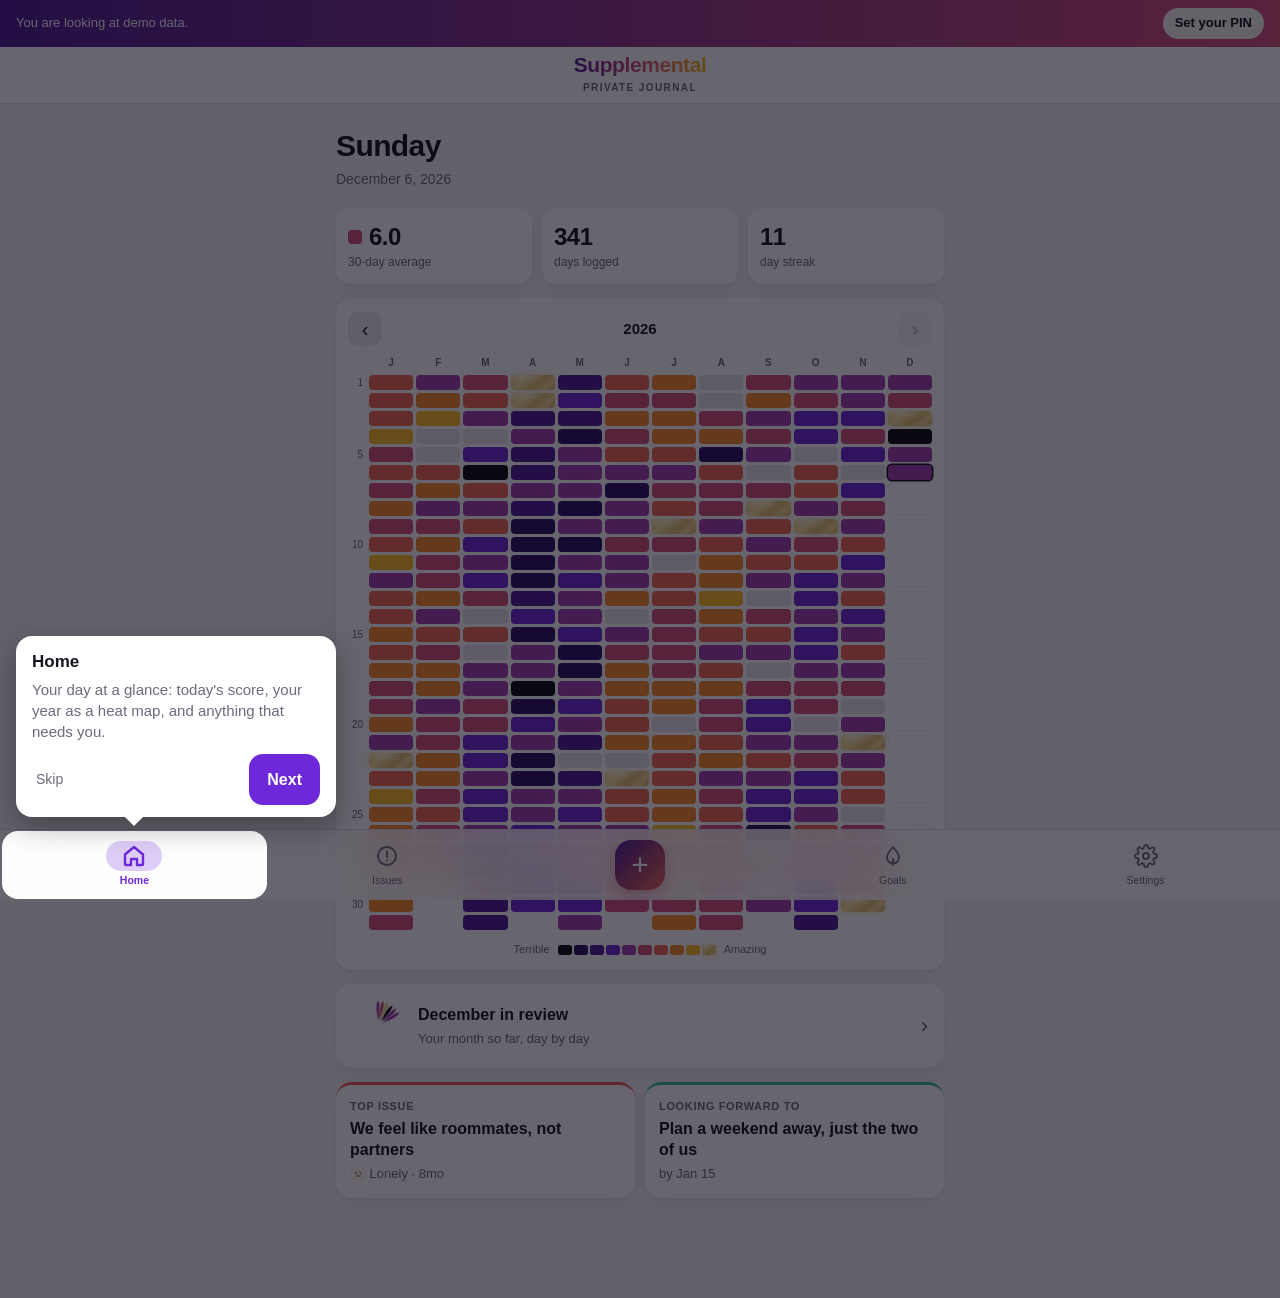
==== commit 58e4252e: "Say it's a private journal under the header Co-Authored-By: Claude Opus 5.5 (1M context) <noreply@an" ====
--- a/index.html
+++ b/index.html
@@ -3,7 +3,7 @@
 <head>
   <meta charset="utf-8">
   <meta name="viewport" content="width=device-width, initial-scale=1, maximum-scale=1, viewport-fit=cover">
-  <title>Supplemental</title>
+  <title>Supplemental · Private journal</title>
   <meta name="description" content="A private, encrypted daily journal.">
   <meta name="theme-color" content="#f6f5f9" media="(prefers-color-scheme: light)">
   <meta name="theme-color" content="#0e0c14" media="(prefers-color-scheme: dark)">
--- a/app.css
+++ b/app.css
@@ -62,8 +62,18 @@
 .gap-s { gap: 10px; }
 .warn { color: var(--danger); }
 
-/* Privacy blur for the app switcher */
-body.privacy #app { filter: blur(24px); }
+/* Privacy cover for the app switcher: hide the journal, show just the name */
+body.privacy #app { visibility: hidden; }
+body.privacy::after {
+  content: 'Supplemental';
+  position: fixed; inset: 0; z-index: 9999;
+  display: grid; place-items: center;
+  font-size: 40px; font-weight: 800; letter-spacing: -0.02em;
+  color: var(--s6);
+  background: linear-gradient(90deg, var(--s3), var(--s6), var(--s9)) center / 8.5em 1.3em no-repeat, #fff;
+  -webkit-background-clip: text, border-box; background-clip: text, border-box;
+  -webkit-text-fill-color: transparent;
+}
 
 /* ---------- Lock screen ---------- */
 .lock {
@@ -79,7 +89,7 @@
 .link-btn { background: none; border: 0; padding: 6px 4px; color: var(--accent); font-size: 15px; }
 .link-btn.strong { font-weight: 600; }
 
-.pin-pad { width: 100%; max-width: 300px; margin: 0 auto; }
+.pin-pad { width: 100%; max-width: 300px; margin: 0 auto; touch-action: manipulation; }
 .pin-pad.busy .key { opacity: .5; }
 .pin-dots { display: flex; justify-content: center; gap: 16px; margin-bottom: 28px; }
 .pin-dot { width: 13px; height: 13px; border-radius: 50%; border: 1.5px solid var(--muted); transition: all .12s; }
@@ -92,7 +102,7 @@
   background: var(--surface-2); font-size: 28px; font-weight: 400;
   display: grid; place-items: center; transition: background .1s, transform .1s;
 }
-.key:active { background: var(--line); transform: scale(.95); }
+.key:active, .key.down { background: var(--line); transform: scale(.95); }
 .key-icon { background: transparent; font-size: 24px; }
 .key-slot { width: 74px; height: 74px; }
 .faceid { color: var(--accent); }
@@ -100,17 +110,29 @@
 /* ---------- Shell ---------- */
 .shell { min-height: 100dvh; }
 .view {
-  padding: calc(var(--safe-top) + 14px) 16px calc(var(--safe-bottom) + 100px);
+  padding: 14px 16px calc(var(--safe-bottom) + 100px);
   max-width: 640px; margin: 0 auto;
 }
+.topbar {
+  position: sticky; top: 0; z-index: 20;
+  padding-top: var(--safe-top);
+  background: var(--surface);
+  border-bottom: 1px solid var(--line);
+}
+.app-head { display: flex; flex-direction: column; align-items: center; justify-content: flex-end; height: 56px; padding-bottom: 7px; }
+.app-tagline { font-size: 10px; font-weight: 600; letter-spacing: .14em; text-transform: uppercase; color: var(--muted); margin-top: 1px; }
+.wordmark {
+  font-size: 21px; font-weight: 800; letter-spacing: -0.02em; text-decoration: none;
+  background: linear-gradient(90deg, var(--s3), var(--s6), var(--s9));
+  -webkit-background-clip: text; background-clip: text;
+  -webkit-text-fill-color: transparent; color: var(--s6);
+}
 .demo-banner {
-  position: sticky; top: 0; z-index: 20;
   display: flex; align-items: center; justify-content: space-between; gap: 10px;
-  padding: calc(var(--safe-top) + 8px) 16px 8px;
+  padding: 8px 16px;
   background: linear-gradient(90deg, var(--s3), var(--s6));
   color: #fff; font-size: 13px; font-weight: 500;
 }
-.demo-banner + .view { padding-top: 14px; }
 .chip-btn { border: 0; border-radius: 999px; padding: 6px 12px; background: rgba(255, 255, 255, .95); color: #111; font-weight: 600; font-size: 13px; white-space: nowrap; }
 
 .tabbar {
@@ -122,8 +144,9 @@
   border-top: 1px solid var(--line);
 }
 .tab { display: flex; flex-direction: column; align-items: center; gap: 2px; font-size: 10.5px; font-weight: 500; color: var(--muted); padding: 4px 0; }
-.tab svg { width: 24px; height: 24px; }
-.tab.active { color: var(--accent); }
+.tab svg { width: 24px; height: 24px; padding: 3px 16px; box-sizing: content-box; border-radius: 999px; transition: background .2s; }
+.tab.active { color: var(--accent); font-weight: 700; }
+.tab.active svg { background: color-mix(in srgb, var(--accent) 22%, transparent); stroke-width: 2.4; }
 .tab-new { justify-self: center; }
 .tab-new .plus {
   width: 50px; height: 50px; border-radius: 16px; display: grid; place-items: center;
@@ -295,8 +318,8 @@
 .item-meta { display: flex; flex-wrap: wrap; gap: 4px 12px; margin-top: 6px; font-size: 13px; }
 .item-meta .age { display: inline-flex; align-items: center; gap: 4px; color: var(--muted); margin-left: auto; }
 .ellipsis { overflow: hidden; text-overflow: ellipsis; white-space: nowrap; max-width: 100%; }
-.age-bar { height: 3px; border-radius: 3px; background: var(--surface-2); margin-top: 8px; overflow: hidden; }
-.age-bar i { display: block; height: 100%; border-radius: 3px; background: linear-gradient(90deg, #7c9cbf, #f2a33a, #ef5a5a); }
+.item-meta .age.aging { color: #d98a1c; font-weight: 600; }
+.item-meta .age.old { color: var(--danger); font-weight: 600; }
 .check-btn {
   flex: none; align-self: center; width: 30px; height: 30px; margin-left: 6px; border-radius: 50%;
   border: 2px solid var(--line); background: transparent; position: relative;
@@ -313,7 +336,12 @@
   scrollbar-width: none;
 }
 .board::-webkit-scrollbar { display: none; }
-@media (min-width: 700px) { .board { grid-auto-columns: 1fr; } }
+/* iPad and wider: every column fits on screen, no sideways swipe. */
+@media (min-width: 700px) {
+  .board { grid-auto-columns: minmax(0, 1fr); overflow-x: visible; margin: 0; padding: 0 0 6px; }
+  .swipe-hint { display: none; }
+  .view:has(.board) { max-width: 1100px; }
+}
 .board-col { scroll-snap-align: start; background: var(--surface-2); border-radius: var(--radius); padding: 10px; min-height: 200px; }
 .board-head { display: flex; align-items: center; gap: 8px; font-size: 14px; font-weight: 650; margin: 2px 4px 10px; }
 .board-head .count { margin-left: auto; font-size: 12px; color: var(--muted); font-weight: 600; }
@@ -367,6 +395,8 @@
 .steps { padding-left: 36px !important; }
 .steps li { margin-bottom: 8px; }
 .prose p { margin: 0 0 10px; }
+.prose ul { margin: 0 0 12px; padding-left: 18px; }
+.prose li { margin-bottom: 6px; }
 
 /* ---------- Sheet ---------- */
 /* The wrap tracks the visual viewport, so the on-screen keyboard never pushes the
@@ -494,4 +524,176 @@
 .drag-source { opacity: .25; }
 .drop-slot { height: 6px; border-radius: 3px; background: var(--accent); margin: -2px 4px; }
 .board-col.drop-target { box-shadow: inset 0 0 0 2px var(--accent); }
-.board .drag-handle { margin-left: -4px; }
+/* On the board the handle sits on the right, away from iOS's swipe-back edge. */
+.board .drag-handle { order: 2; margin-right: -4px; width: 34px; align-self: stretch; }
+.board .item-main { padding-left: 0; }
+
+/* Install tip */
+.install-tip { display: flex; gap: 14px; align-items: flex-start; border: 1.5px solid color-mix(in srgb, var(--accent) 35%, transparent);
+  background: linear-gradient(135deg, color-mix(in srgb, var(--s4) 10%, var(--surface)), color-mix(in srgb, var(--s8) 10%, var(--surface))); }
+.install-icon { width: 64px; height: 64px; border-radius: 15px; flex: none; box-shadow: 0 6px 18px rgba(0, 0, 0, .25); }
+.install-body { flex: 1; min-width: 0; }
+.install-body p { margin: 4px 0 8px; }
+.install-steps { margin: 0 0 12px; padding-left: 18px; }
+.install-steps li { margin-bottom: 4px; }
+.kbd { display: inline-flex; align-items: center; gap: 3px; padding: 1px 7px; border-radius: 7px; background: var(--surface-2); font-weight: 600; white-space: nowrap; }
+
+/* Weekly review */
+.weekly.card { border: 1.5px solid color-mix(in srgb, var(--accent) 30%, transparent); }
+.wk-head { display: flex; justify-content: space-between; align-items: flex-start; gap: 10px; }
+.wk-title { font-size: 20px; font-weight: 700; margin-top: 2px; }
+.weekly .wk-x { position: static; flex: none; }
+.wk-score { margin: 8px 0 0; display: flex; align-items: center; gap: 6px; flex-wrap: wrap; }
+.wk-sw { width: 12px; height: 12px; border-radius: 4px; display: inline-block; }
+.weekly .section-label { margin: 16px 2px 8px; }
+.wk-item { background: var(--surface-2); border-radius: 14px; padding: 12px; margin-bottom: 8px; }
+.weekly:not(.card) .wk-item { background: var(--surface); }
+.wk-item-head { display: flex; gap: 10px; align-items: flex-start; }
+.wk-rank { font-weight: 750; color: #ef5a5a; min-width: 24px; }
+.wk-rank.goal { color: #34c39a; }
+.wk-item-title { font-weight: 600; line-height: 1.3; flex: 1; min-width: 0; }
+.wk-item-title .small { font-weight: 400; margin-top: 2px; }
+.trend { display: flex; align-items: center; gap: 6px; margin: 10px 0 8px; flex-wrap: wrap; }
+.trend-btn { border: 1px solid var(--line); background: var(--surface); border-radius: 999px; padding: 5px 11px; font-size: 13px; font-weight: 600; }
+.trend-btn.on.t-better { background: var(--success); border-color: var(--success); color: #fff; }
+.trend-btn.on.t-same { background: #7c9cbf; border-color: #7c9cbf; color: #fff; }
+.trend-btn.on.t-worse { background: var(--danger); border-color: var(--danger); color: #fff; }
+.trend-btn.on.t-none { background: #7c9cbf; border-color: #7c9cbf; color: #fff; }
+.trend-btn.on.t-some { background: color-mix(in srgb, var(--success) 70%, #fff); border-color: transparent; color: #fff; }
+.trend-btn.on.t-big { background: var(--success); border-color: var(--success); color: #fff; }
+.wk-reflect { width: 100%; display: grid; grid-template-columns: 1fr auto; gap: 6px 10px; align-items: center; text-align: left;
+  border: 0; background: transparent; padding: 4px 0 0; font-size: 13.5px; line-height: 1.35; }
+.wk-reflect .wk-meter { grid-column: 1 / -1; height: 4px; border-radius: 3px; background: var(--line); overflow: hidden; }
+.wk-meter i { display: block; height: 100%; background: #ef5a5a; border-radius: 3px; }
+.wk-meter.goal i { background: #34c39a; }
+
+/* Monthly backup reminder */
+.backup-nag { display: flex; gap: 14px; align-items: flex-start; margin-bottom: 16px; }
+.backup-nag-icon {
+  flex: none; width: 40px; height: 40px; border-radius: 12px; display: grid; place-items: center;
+  background: color-mix(in srgb, var(--accent) 16%, transparent); color: var(--accent);
+}
+.backup-nag-text { flex: 1; min-width: 0; }
+.backup-nag-btns { display: flex; gap: 8px; margin-top: 10px; }
+
+/* Reminders */
+.reminders { padding: 0; }
+.rem-block { padding: 14px 16px; }
+.rem-block + .rem-block { border-top: 1px solid var(--line); }
+.rem-block p { margin: 2px 0 10px; }
+.rem-block .segmented.wide { margin-bottom: 4px; }
+.rem-daily { display: flex; gap: 8px; }
+.rem-daily select { flex: 1; min-width: 0; }
+.rem-daily .btn { flex: none; text-decoration: none; display: inline-flex; align-items: center; }
+.list-card.flush { margin: 8px -16px -14px; border-top: 1px solid var(--line); }
+
+/* Settings tabs */
+.set-tabs { margin-bottom: 18px; }
+.set-pane > .section-label:first-child { margin-top: 0; }
+.privacy-note { display: flex; gap: 14px; align-items: flex-start; }
+.privacy-note p { margin: 4px 0 0; }
+.privacy-note-icon {
+  flex: none; width: 40px; height: 40px; border-radius: 12px; display: grid; place-items: center;
+  background: color-mix(in srgb, var(--success) 16%, transparent); color: var(--success);
+}
+
+/* Type-to-confirm for destructive actions */
+.type-confirm { display: flex; flex-direction: column; gap: 6px; margin-top: 14px; }
+.type-confirm input { width: 100%; }
+.btn:disabled { opacity: .4; }
+
+/* Storage meter */
+.storage p { margin: 8px 0 0; }
+.storage p + p { margin-top: 2px; }
+.storage-bar { height: 8px; border-radius: 4px; background: var(--surface-2); overflow: hidden; }
+.storage-bar i { display: block; height: 100%; border-radius: 4px; background: linear-gradient(90deg, var(--s3), var(--s7)); }
+
+/* First-run walkthrough */
+.tour { position: fixed; inset: 0; z-index: 90; }
+.tour-hole { position: fixed; border-radius: 16px; box-shadow: 0 0 0 200vmax rgba(10, 8, 20, .62); transition: all .25s ease; pointer-events: none; }
+.tour-tip { position: fixed; background: var(--surface); color: var(--text); border-radius: 16px; padding: 14px 16px 12px; box-shadow: 0 10px 30px rgba(0,0,0,.3); animation: tour-in .2s ease; }
+.tour-tip strong { display: block; font-size: 17px; margin-bottom: 4px; }
+.tour-tip p { margin: 0 0 12px; font-size: 15px; line-height: 1.4; color: var(--muted); }
+.tour-tip::after { content: ""; position: absolute; left: calc(var(--arrow-x) - 9px); border: 9px solid transparent; }
+.tour-tip.above::after { top: 100%; border-top-color: var(--surface); }
+.tour-tip.below::after { bottom: 100%; border-bottom-color: var(--surface); }
+.tour-tip.floating::after { display: none; }
+.tour-tip.floating[style*="top: 12px"] { margin-top: env(safe-area-inset-top); }
+.tour-btns { display: flex; align-items: center; justify-content: space-between; }
+.tour-right { display: flex; gap: 8px; }
+@keyframes tour-in { from { opacity: 0; transform: translateY(6px); } }
+
+/* ---------- Month in review ---------- */
+.rv-hero { min-height: calc(100dvh - 200px); display: flex; flex-direction: column; justify-content: center; text-align: center; position: relative; padding-bottom: 40px; }
+.rv-nav { position: absolute; top: 0; left: 0; right: 0; display: flex; justify-content: space-between; align-items: center; }
+.rv-kicker { text-transform: uppercase; letter-spacing: .12em; font-size: 12px; font-weight: 700; color: var(--accent); margin: 0 0 6px; }
+.rv-title { font-size: clamp(48px, 15vw, 88px); font-weight: 800; letter-spacing: -0.04em; line-height: 1; margin: 0 0 12px;
+  background: linear-gradient(90deg, var(--s4), var(--s6), var(--s8)); -webkit-background-clip: text; background-clip: text; color: transparent; }
+.rv-scroll-cue { position: absolute; bottom: 0; left: 0; right: 0; font-size: 13px; color: var(--muted); display: flex; flex-direction: column; align-items: center; gap: 2px; }
+.rv-scroll-cue span { animation: rv-bob 1.6s ease-in-out infinite; font-size: 18px; }
+@keyframes rv-bob { 50% { transform: translateY(6px); } }
+
+.rv-bloom { margin: 0 -14px; padding: 4vh 0 0; display: flex; flex-direction: column; align-items: center; }
+.rv-flower-wrap { position: relative; width: min(100%, 72dvh, 640px); aspect-ratio: 1; }
+.rv-flower { width: 100%; height: 100%; overflow: visible; display: block; }
+.rv-petal { transform-box: view-box; transform-origin: 0 0; cursor: pointer;
+  transform: rotate(0deg) scale(.15); opacity: 0;
+  transition: transform 1.1s cubic-bezier(.2, 1.25, .35, 1), opacity .35s ease, filter .3s;
+  transition-delay: calc(var(--i) * 22ms); }
+.bloomed .rv-petal { transform: rotate(var(--a)) scale(1); opacity: 1; }
+.rv-petal path { stroke: var(--bg); stroke-width: 1.5; }
+.rv-petal.empty path { fill: none; stroke: var(--line); stroke-dasharray: 3 3; }
+.rv-ptext { font-size: 11px; font-weight: 600; fill: #fff; pointer-events: none; opacity: 0; transition: opacity .6s ease calc(900ms + var(--i) * 22ms); letter-spacing: .01em; }
+.rv-ptext.dark { fill: #241a2e; }
+.bloomed .rv-ptext { opacity: 1; }
+.bloomed .rv-petal.on { transform: rotate(var(--a)) translateY(-10px) scale(1.06); filter: drop-shadow(0 4px 10px rgba(0, 0, 0, .3)); transition-delay: 0s; }
+.rv-core { fill: var(--surface); stroke: var(--line); }
+.rv-core-text { position: absolute; inset: 0; display: flex; flex-direction: column; align-items: center; justify-content: center; pointer-events: none; }
+.rv-core-text strong { font-size: clamp(18px, 5.5vw, 28px); font-weight: 800; line-height: 1; }
+.rv-core-text span { font-size: 10px; color: var(--muted); }
+.rv-caption { min-height: 96px; max-width: 440px; width: 100%; text-align: center; padding: 14px 18px 0; }
+.rv-caption p { margin: 0; font-size: 14px; }
+.rv-day { display: flex; flex-direction: column; gap: 6px; animation: rv-fade .35s ease both; }
+@keyframes rv-fade { from { opacity: 0; transform: translateY(8px); } }
+.rv-cap-date { font-size: 13px; color: var(--muted); display: flex; align-items: center; justify-content: center; gap: 6px; }
+.rv-cap-date i { width: 12px; height: 12px; border-radius: 4px; display: inline-block; }
+.rv-cap-thanks { font-size: 19px; line-height: 1.35; }
+.rv-cap-note { font-size: 15px; line-height: 1.4; color: var(--muted); font-style: italic; }
+
+.rv-section { padding: 14vh 0 2vh; }
+.rv-h2 { font-size: clamp(28px, 8vw, 40px); font-weight: 800; letter-spacing: -0.03em; line-height: 1.1; margin: 0 0 22px; }
+.rv-cards { display: grid; gap: 14px; }
+@media (min-width: 700px) { .rv-cards { grid-template-columns: 1fr 1fr; } }
+.rv-card { position: relative; background: var(--surface); border-radius: var(--radius); padding: 16px; box-shadow: var(--shadow); border-left: 4px solid var(--success); }
+.rv-card.goals { border-left-color: var(--s9); }
+.rv-card-top { display: flex; justify-content: space-between; align-items: center; margin-bottom: 8px; padding-right: 34px; }
+.rv-card-title { font-size: 18px; font-weight: 700; margin-bottom: 6px; line-height: 1.3; }
+.rv-stamp { position: absolute; top: -10px; right: -6px; width: 36px; height: 36px; border-radius: 50%; display: grid; place-items: center;
+  background: var(--success); color: #fff; font-weight: 800; font-size: 18px; box-shadow: 0 6px 16px rgba(0, 0, 0, .2);
+  transform: scale(0) rotate(-40deg); }
+.rv-card.goals .rv-stamp { background: linear-gradient(135deg, var(--s8), var(--s10)); color: #241a2e; }
+.rv-card.in { animation: rv-pop .75s cubic-bezier(.2, 1.4, .4, 1) both; animation-delay: calc(var(--i, 0) * 120ms); }
+.rv-card.in .rv-stamp { animation: rv-stamp .5s cubic-bezier(.2, 1.6, .4, 1) both; animation-delay: calc(350ms + var(--i, 0) * 120ms); }
+@keyframes rv-pop { 0% { opacity: 0; transform: translateY(40px) scale(.9); } 60% { opacity: 1; transform: translateY(-6px) scale(1.03); } 100% { opacity: 1; transform: none; } }
+@keyframes rv-stamp { to { transform: scale(1) rotate(0); } }
+.rv-card:not(.in) { opacity: 0; }
+.rv-h2, .rv-empty, .rv-end { opacity: 0; transform: translateY(28px); transition: opacity .7s ease, transform .7s cubic-bezier(.2, .8, .2, 1); }
+.rv-h2.in, .rv-empty.in, .rv-end.in { opacity: 1; transform: none; }
+.rv-end { text-align: center; padding: 14vh 0 6vh; }
+.rv-end-mark { font-size: 44px; background: linear-gradient(135deg, var(--s5), var(--s9)); -webkit-background-clip: text; background-clip: text; color: transparent; }
+.rv-end p { font-size: 18px; margin: 8px 0 18px; }
+
+/* Home entry point */
+.review-link { display: flex; align-items: center; gap: 14px; text-decoration: none; color: inherit; }
+.review-link svg { width: 52px; height: 52px; flex: none; }
+.review-link .rv-petal { transition: none; }
+.review-link strong { display: block; font-size: 16px; }
+.review-link .chev { margin-left: auto; color: var(--muted); font-size: 22px; }
+
+@media (prefers-reduced-motion: reduce) {
+  .rv-petal, .rv-ptext { transition: none; }
+  .rv-card, .rv-card .rv-stamp { animation: none !important; opacity: 1; }
+  .rv-card .rv-stamp { transform: none; }
+  .rv-h2, .rv-empty, .rv-end { opacity: 1; transform: none; transition: none; }
+  .rv-scroll-cue span { animation: none; }
+}
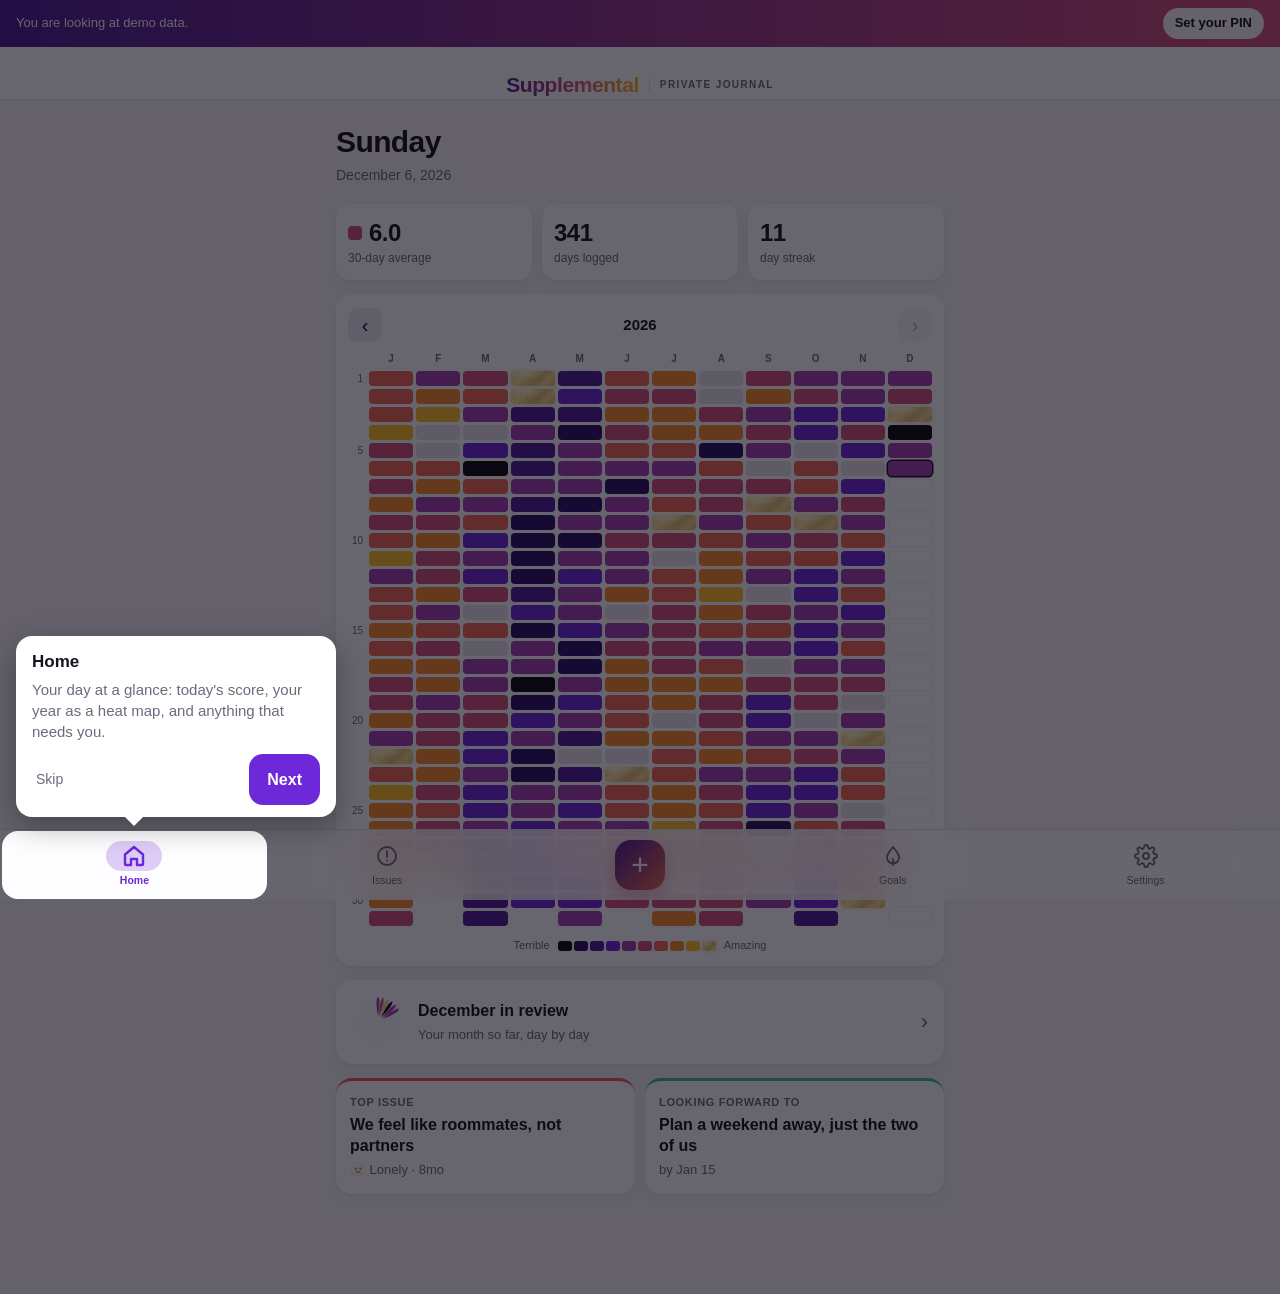
==== commit 5ef81c72: "Install Vercel Web Analytics # Vercel Web Analytics Installation Report  ## Summary Successfully ins" ====
--- a/index.html
+++ b/index.html
@@ -12,12 +12,13 @@
   <meta name="apple-mobile-web-app-title" content="Supplemental">
   <meta name="apple-mobile-web-app-status-bar-style" content="black-translucent">
   <meta name="format-detection" content="telephone=no">
-  <meta http-equiv="Content-Security-Policy" content="default-src 'self'; script-src 'self' 'wasm-unsafe-eval'; style-src 'self' 'unsafe-inline'; img-src 'self' data: blob:; connect-src 'self'; object-src 'none'; base-uri 'none'; form-action 'none'">
+  <meta http-equiv="Content-Security-Policy" content="default-src 'self'; script-src 'self' 'wasm-unsafe-eval' https://cdn.vercel-insights.com; style-src 'self' 'unsafe-inline'; img-src 'self' data: blob:; connect-src 'self' https://vitals.vercel-insights.com; object-src 'none'; base-uri 'none'; form-action 'none'">
   <meta name="referrer" content="no-referrer">
   <link rel="manifest" href="manifest.webmanifest">
   <link rel="icon" href="icons/icon.svg" type="image/svg+xml">
   <link rel="apple-touch-icon" href="icons/apple-touch-icon.png">
   <link rel="stylesheet" href="app.css">
+  <script defer src="https://cdn.vercel-insights.com/v1/script.js"></script>
   <script src="vendor/argon2.umd.min.js" defer></script>
   <script type="module" src="js/app.js"></script>
 </head>
--- a/app.css
+++ b/app.css
@@ -119,8 +119,8 @@
   background: var(--surface);
   border-bottom: 1px solid var(--line);
 }
-.app-head { display: flex; flex-direction: column; align-items: center; justify-content: flex-end; height: 56px; padding-bottom: 7px; }
-.app-tagline { font-size: 10px; font-weight: 600; letter-spacing: .14em; text-transform: uppercase; color: var(--muted); margin-top: 1px; }
+.app-head { display: flex; align-items: center; justify-content: center; gap: 10px; height: 52px; padding: 24px 16px 0; }
+.app-tagline { font-size: 10px; font-weight: 600; letter-spacing: .14em; text-transform: uppercase; color: var(--muted); padding-left: 10px; border-left: 1px solid var(--line); line-height: 14px; }
 .wordmark {
   font-size: 21px; font-weight: 800; letter-spacing: -0.02em; text-decoration: none;
   background: linear-gradient(90deg, var(--s3), var(--s6), var(--s9));
@@ -624,7 +624,7 @@
 @keyframes tour-in { from { opacity: 0; transform: translateY(6px); } }
 
 /* ---------- Month in review ---------- */
-.rv-hero { min-height: calc(100dvh - 200px); display: flex; flex-direction: column; justify-content: center; text-align: center; position: relative; padding-bottom: 40px; }
+.rv-hero { min-height: calc(100dvh - var(--safe-top) - var(--safe-bottom) - 200px); display: flex; flex-direction: column; justify-content: center; text-align: center; position: relative; padding-bottom: 40px; }
 .rv-nav { position: absolute; top: 0; left: 0; right: 0; display: flex; justify-content: space-between; align-items: center; }
 .rv-kicker { text-transform: uppercase; letter-spacing: .12em; font-size: 12px; font-weight: 700; color: var(--accent); margin: 0 0 6px; }
 .rv-title { font-size: clamp(48px, 15vw, 88px); font-weight: 800; letter-spacing: -0.04em; line-height: 1; margin: 0 0 12px;
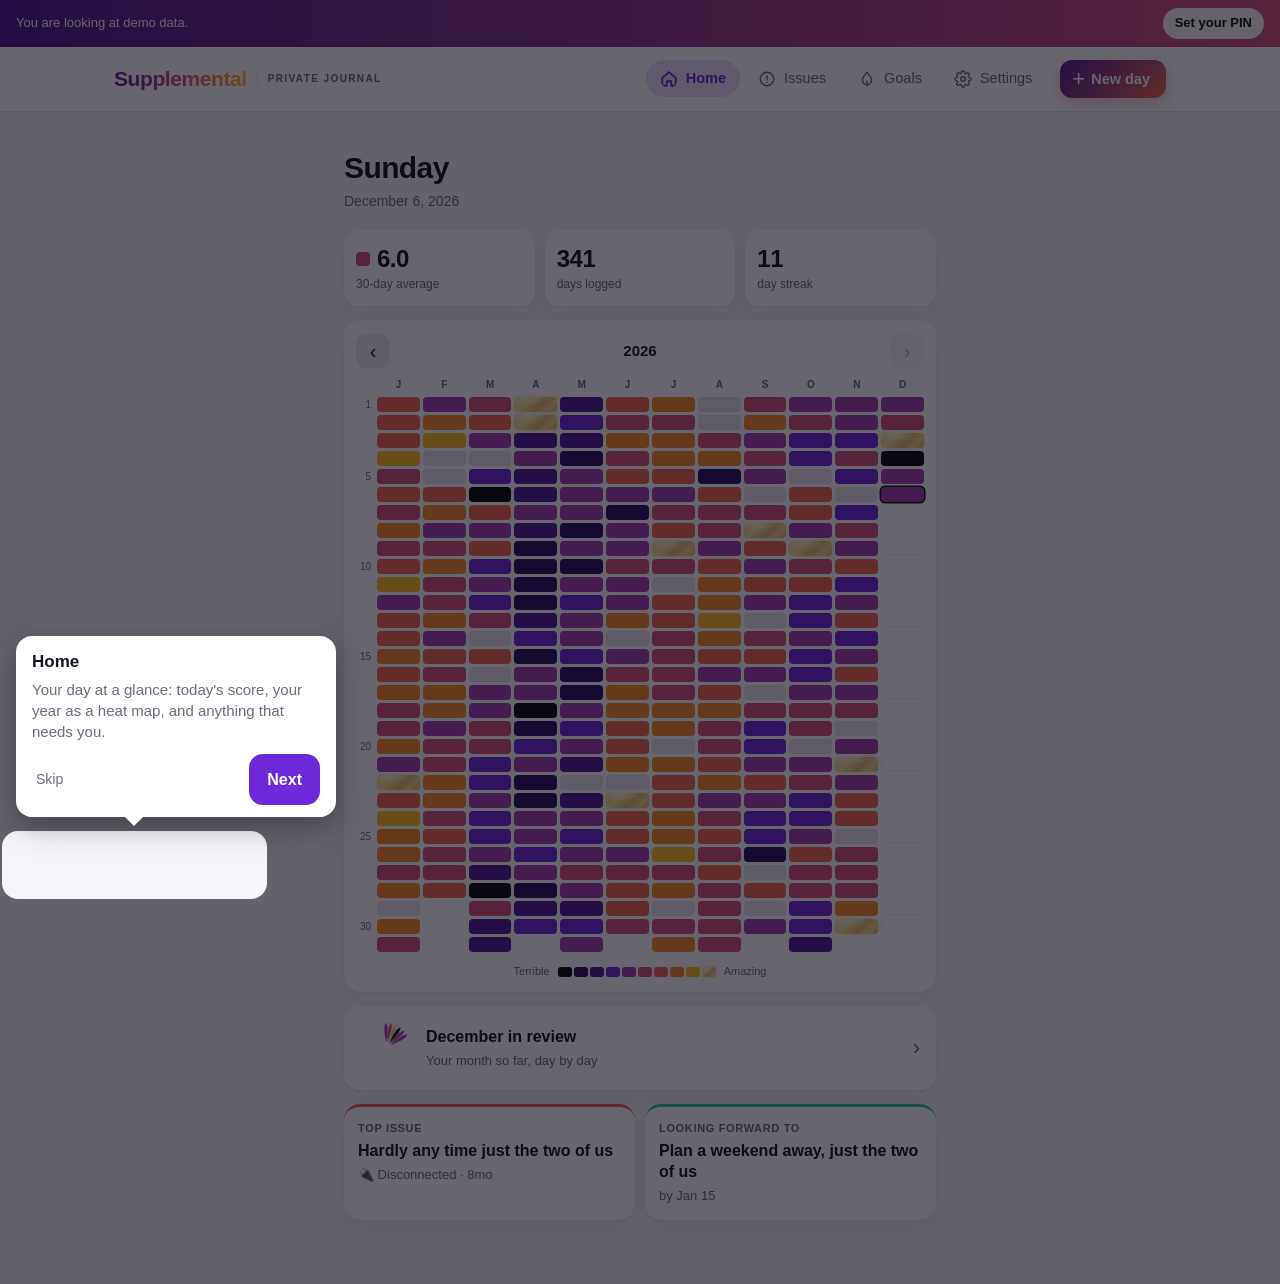
==== commit 57deea21: "Point the demo video links to the new YouTube Short Co-Authored-By: Claude Opus 5.5 (1M context) <no" ====
--- a/index.html
+++ b/index.html
@@ -4,7 +4,18 @@
   <meta charset="utf-8">
   <meta name="viewport" content="width=device-width, initial-scale=1, maximum-scale=1, viewport-fit=cover">
   <title>Supplemental · Private journal</title>
-  <meta name="description" content="A private, encrypted daily journal.">
+  <meta name="description" content="A free, private daily journal for iPhone. Rate each day from 1 to 10 and see your patterns on a year heat map. Encrypted on your phone with its own PIN. No account, no cloud, works offline.">
+  <link rel="canonical" href="https://supplemental.day/">
+  <meta property="og:type" content="website">
+  <meta property="og:site_name" content="Supplemental">
+  <meta property="og:title" content="Supplemental · A private, encrypted journal">
+  <meta property="og:description" content="One number a day, and the pattern shows over time. Encrypted on your phone. No account. No cloud.">
+  <meta property="og:url" content="https://supplemental.day/">
+  <meta property="og:image" content="https://supplemental.day/about/og.png">
+  <meta property="og:image:width" content="1200">
+  <meta property="og:image:height" content="630">
+  <meta property="og:image:alt" content="Supplemental: a year of days shown as colored squares on an iPhone.">
+  <meta name="twitter:card" content="summary_large_image">
   <meta name="theme-color" content="#f6f5f9" media="(prefers-color-scheme: light)">
   <meta name="theme-color" content="#0e0c14" media="(prefers-color-scheme: dark)">
   <meta name="apple-mobile-web-app-capable" content="yes">
@@ -12,18 +23,41 @@
   <meta name="apple-mobile-web-app-title" content="Supplemental">
   <meta name="apple-mobile-web-app-status-bar-style" content="black-translucent">
   <meta name="format-detection" content="telephone=no">
-  <meta http-equiv="Content-Security-Policy" content="default-src 'self'; script-src 'self' 'wasm-unsafe-eval' https://cdn.vercel-insights.com; style-src 'self' 'unsafe-inline'; img-src 'self' data: blob:; connect-src 'self' https://vitals.vercel-insights.com; object-src 'none'; base-uri 'none'; form-action 'none'">
+  <meta http-equiv="Content-Security-Policy" content="default-src 'self'; script-src 'self' 'wasm-unsafe-eval'; style-src 'self' 'unsafe-inline'; img-src 'self' data: blob:; connect-src 'self'; object-src 'none'; base-uri 'none'; form-action 'none'">
   <meta name="referrer" content="no-referrer">
   <link rel="manifest" href="manifest.webmanifest">
+  <script type="application/ld+json">
+  {
+    "@context": "https://schema.org",
+    "@type": "WebApplication",
+    "name": "Supplemental",
+    "url": "https://supplemental.day/",
+    "description": "A private daily journal that installs on your iPhone Home Screen. Encrypted on the device with its own PIN, with no account and no cloud.",
+    "applicationCategory": "LifestyleApplication",
+    "operatingSystem": "iOS, iPadOS (Safari, Add to Home Screen)",
+    "isAccessibleForFree": true,
+    "offers": { "@type": "Offer", "price": "0", "priceCurrency": "USD" },
+    "image": "https://supplemental.day/about/og.png",
+    "sameAs": ["https://github.com/simbonk/supplemental"]
+  }
+  </script>
   <link rel="icon" href="icons/icon.svg" type="image/svg+xml">
   <link rel="apple-touch-icon" href="icons/apple-touch-icon.png">
   <link rel="stylesheet" href="app.css">
-  <script defer src="https://cdn.vercel-insights.com/v1/script.js"></script>
+  <script src="js/analytics.js" defer></script>
+  <script src="/_vercel/insights/script.js" defer></script>
   <script src="vendor/argon2.umd.min.js" defer></script>
   <script type="module" src="js/app.js"></script>
 </head>
 <body>
-  <div id="app"></div>
+  <div id="app">
+    <!-- Shown only until the app starts. Search engines and AI tools that don't run JavaScript read this instead. -->
+    <div class="prerender">
+      <h1>Supplemental</h1>
+      <p>A private, encrypted daily journal for iPhone. Rate each day from 1 to 10, keep a ranked list of what's weighing on you and the goals you're building toward, and see your patterns on a year heat map. Everything stays on your phone, locked with its own PIN. No account, no cloud, and it works offline.</p>
+      <p><a href="about/">About Supplemental</a> · <a href="https://www.youtube.com/shorts/tJCvRbZoJto">Demo video</a> · <a href="https://github.com/simbonk/supplemental">Source code</a></p>
+    </div>
+  </div>
   <noscript>Supplemental needs JavaScript to run.</noscript>
 </body>
 </html>
--- a/app.css
+++ b/app.css
@@ -75,6 +75,11 @@
   -webkit-text-fill-color: transparent;
 }
 
+/* Static text in index.html for search engines; replaced as soon as the app starts */
+.prerender { min-height: 100dvh; display: grid; place-content: center; padding: 24px; max-width: 30em; margin: 0 auto; text-align: center; color: var(--muted); font-size: 15px; }
+.prerender h1 { margin: 0 0 8px; font-size: 32px; letter-spacing: -0.02em; color: var(--text); }
+.prerender a { color: var(--accent); }
+
 /* ---------- Lock screen ---------- */
 .lock {
   min-height: 100dvh;
@@ -133,6 +138,8 @@
   background: linear-gradient(90deg, var(--s3), var(--s6));
   color: #fff; font-size: 13px; font-weight: 500;
 }
+.demo-actions { display: flex; gap: 8px; flex-shrink: 0; }
+.chip-btn.ghost { background: rgba(255, 255, 255, .18); color: #fff; }
 .chip-btn { border: 0; border-radius: 999px; padding: 6px 12px; background: rgba(255, 255, 255, .95); color: #111; font-weight: 600; font-size: 13px; white-space: nowrap; }
 
 .tabbar {
@@ -373,6 +380,8 @@
 .list-card > :last-child { border-bottom: 0; }
 .row-btn:disabled, .row-btn.disabled { opacity: .45; pointer-events: none; }
 .chev { color: var(--muted); font-size: 22px; line-height: 1; }
+a.row-btn { color: inherit; text-decoration: none; }
+.pad-note { padding: 14px 16px 4px; margin: 0; }
 .switch { position: relative; flex: none; width: 51px; height: 31px; }
 .switch input { opacity: 0; width: 0; height: 0; }
 .switch i { position: absolute; inset: 0; background: var(--line); border-radius: 999px; transition: background .2s; }
@@ -697,3 +706,53 @@
   .rv-h2, .rv-empty, .rv-end { opacity: 1; transform: none; transition: none; }
   .rv-scroll-cue span { animation: none; }
 }
+
+/* ---------- Desktop ----------
+   A wide window with a mouse or trackpad (see js/device.js). The tabs move into
+   the header as a top menu; phones and tablets never get the .desktop class. */
+.desktop .app-head {
+  justify-content: flex-start; height: 64px; padding: 0 24px;
+  max-width: 1100px; margin: 0 auto;
+}
+.desktop .tabbar {
+  position: static; display: flex; align-items: center; gap: 4px; margin-left: auto;
+  padding: 0; background: none; border: 0;
+  -webkit-backdrop-filter: none; backdrop-filter: none;
+}
+.desktop .tab {
+  flex-direction: row; gap: 8px; padding: 8px 14px; border-radius: 999px;
+  font-size: 14.5px; transition: background .15s, color .15s;
+}
+.desktop .tab svg { width: 18px; height: 18px; padding: 0; background: none; }
+.desktop .tab:hover { background: var(--surface-2); color: var(--text); }
+.desktop .tab.active { background: color-mix(in srgb, var(--accent) 14%, transparent); color: var(--accent); }
+.desktop .tab.active svg { background: none; }
+.desktop .tab-new { order: 1; margin-left: 10px; padding: 0; }
+.desktop .tab-new:hover { background: none; }
+.desktop .tab-new .plus {
+  width: auto; height: 38px; padding: 0 16px 0 12px; gap: 6px; border-radius: 12px;
+  display: inline-flex; align-items: center; font-size: 22px; font-weight: 400;
+  box-shadow: 0 4px 12px color-mix(in srgb, var(--s6) 30%, transparent);
+  transition: transform .15s, box-shadow .15s;
+}
+.desktop .tab-new .plus::after { content: 'New day'; font-size: 14.5px; font-weight: 650; }
+.desktop .tab-new:hover .plus { transform: translateY(-1px); box-shadow: 0 6px 16px color-mix(in srgb, var(--s6) 40%, transparent); }
+.desktop .tab-new.active .plus { box-shadow: 0 0 0 3px var(--surface), 0 0 0 5px var(--s6); }
+.desktop .view { padding: 28px 24px 64px; }
+.desktop .toast { bottom: 32px; }
+
+/* Sheets become centered dialogs. */
+.desktop .sheet {
+  top: 50%; bottom: auto; border-radius: 22px; max-width: 560px;
+  max-height: min(calc(var(--vv-h, 100dvh) - 64px), 760px);
+  transform: translateY(-46%) scale(.98); opacity: 0;
+  transition: transform .22s cubic-bezier(.2, .9, .3, 1), opacity .18s;
+  box-shadow: 0 24px 60px rgba(10, 5, 20, .3);
+}
+.desktop .sheet.tall { height: min(calc(var(--vv-h, 100dvh) - 64px), 860px); max-height: none; max-width: 640px; }
+.desktop .sheet-wrap.show .sheet { transform: translateY(-50%); opacity: 1; }
+.desktop .sheet .sheet-grabber { visibility: hidden; height: 0; margin: 0; }
+.desktop .sheet-body { padding-bottom: 24px; }
+
+/* Pointer niceties. */
+.desktop .row-btn:hover { background: color-mix(in srgb, var(--surface-2) 60%, transparent); }
